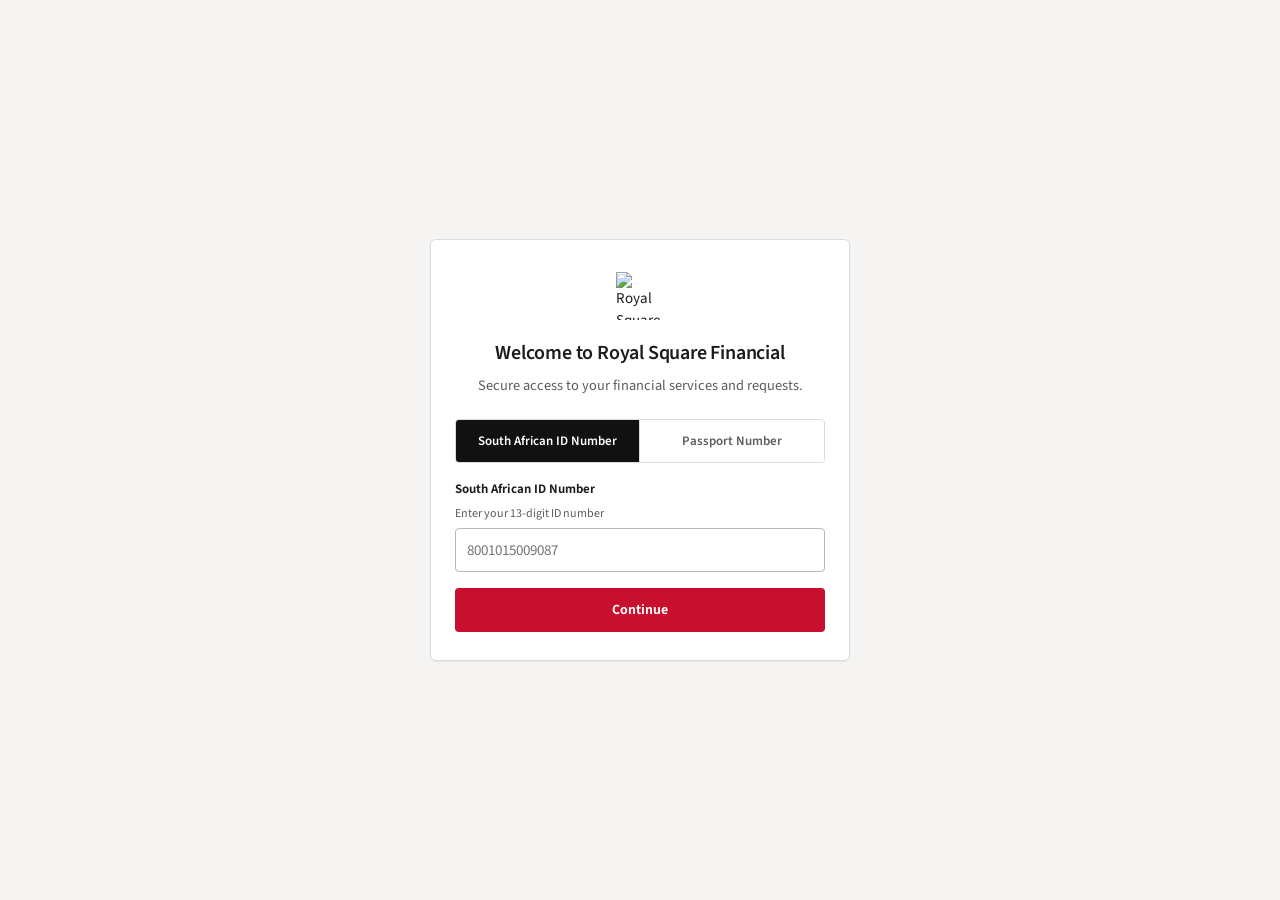
==== index.html @ 9719f58b "Add files via upload" ====
<!DOCTYPE html>
<html lang="en">
<head>
  <meta charset="UTF-8">
  <meta name="viewport" content="width=device-width, initial-scale=1.0">
  <title>Royal Square Financial</title>
  <meta name="description" content="Royal Square Financial — secure access to financial services, requests and claims.">
  <link rel="stylesheet" href="styles.css">
</head>
<body>
  <a href="#main-content" class="skip-link">Skip to main content</a>
  <div id="sr-announcer" class="sr-only" aria-live="polite" aria-atomic="true"></div>

  <!-- LOGIN -->
  <section id="view-login" class="login-screen" aria-labelledby="loginHeading">
    <div class="login-card">
      <img src="assets/logo.svg" alt="Royal Square Financial" class="login-logo">
      <h1 id="loginHeading" class="login-title">Welcome to Royal Square Financial</h1>
      <p class="login-sub">Secure access to your financial services and requests.</p>

      <div class="segmented" role="tablist" aria-label="Identification method">
        <button type="button" id="idMethodSa" role="tab" aria-pressed="true">South African ID Number</button>
        <button type="button" id="idMethodPassport" role="tab" aria-pressed="false">Passport Number</button>
      </div>

      <form id="loginForm" novalidate>
        <div id="saIdGroup" class="form-group">
          <label for="loginSaId" class="form-label">South African ID Number</label>
          <span class="form-hint">Enter your 13-digit ID number</span>
          <input type="text" id="loginSaId" class="form-control" inputmode="numeric" maxlength="13" placeholder="8001015009087" autocomplete="off" aria-describedby="saIdError">
          <p id="saIdError" class="field-error" role="alert">Please enter a valid 13-digit South African ID number. Use numbers only.</p>
        </div>

        <div id="passportGroup" class="form-group" hidden>
          <label for="loginPassport" class="form-label">Passport Number</label>
          <span class="form-hint">Enter your passport number</span>
          <input type="text" id="loginPassport" class="form-control" maxlength="6" placeholder="AB1234" autocomplete="off" aria-describedby="passportError">
          <p id="passportError" class="field-error" role="alert">Use 2 letters followed by 4 numbers, for example AB1234.</p>
        </div>

        <button type="submit" id="btnContinueLogin" class="btn btn-primary btn-block">Continue</button>
      </form>
    </div>
  </section>

  <!-- AUTHENTICATED APP -->
  <div id="app-shell" class="app-shell" hidden>
    <header class="site-header header-relative">
      <div class="header-container">
        <a href="#" id="brandLogoLink" class="brand-wrapper" aria-label="Royal Square Financial home">
          <img src="assets/logo.svg" alt="" class="brand-logo">
          <div>
            <div class="brand-title">Royal Square Financial</div>
            <p class="brand-subtitle">Client services</p>
          </div>
        </a>
        <div class="header-tools">
          <div id="networkBadge" class="network-badge online" role="status">
            <span id="networkIcon" aria-hidden="true">●</span>
            <span id="networkStatusText">Online</span>
          </div>
          <button type="button" id="btnVoiceMenu" class="icon-btn" aria-expanded="false" aria-controls="voicePanel">
            🔊 Voice
          </button>
          <button type="button" id="btnUserAuth" class="icon-btn">
            <span id="userAuthLabel">Account</span>
          </button>
        </div>
      </div>

      <div id="voicePanel" class="voice-panel" hidden>
        <h3>Voice</h3>
        <button type="button" class="voice-option selected" data-voice="1">
          Voice 1
          <small>Natural female voice</small>
        </button>
        <button type="button" class="voice-option" data-voice="2">
          Voice 2
          <small>Natural male voice</small>
        </button>
        <button type="button" class="voice-option" data-voice="3">
          Voice 3
          <small>Alternative female voice</small>
        </button>
        <button type="button" class="voice-option" data-voice="4">
          Voice 4
          <small>Alternative male voice</small>
        </button>
        <button type="button" id="btnReadAloud" class="btn btn-secondary btn-block btn-sm" style="margin-top: 0.65rem;">
          🔊 Read Aloud
        </button>
      </div>

      <nav class="site-nav" aria-label="Primary">
        <div class="nav-inner">
          <button type="button" class="nav-link" data-nav="home" aria-current="page">Home</button>
          <button type="button" class="nav-link" data-nav="requests">My Requests</button>
          <button type="button" class="nav-link" data-nav="goals">Goals</button>
          <button type="button" class="nav-link" data-nav="messages">Messages</button>
          <button type="button" class="nav-link" data-nav="settings">Settings</button>
        </div>
      </nav>
    </header>

    <div id="notificationsRegion" aria-live="assertive" role="region" aria-label="Alerts">
      <div id="offlineNotice" class="notice-banner offline" style="display: none;">
        <div class="notice-content">
          <div>
            <div class="notice-title">🟠 You're offline</div>
            <div class="notice-body">You can still start a request. It will be saved on this device until you are back online.</div>
          </div>
        </div>
      </div>
      <div id="onlineSyncNotice" class="notice-banner online-sync" style="display: none;">
        <div class="notice-content">
          <div>
            <div class="notice-title">🟢 Connection restored</div>
            <div class="notice-body"><span id="pendingCount">1</span> request is ready to submit.</div>
          </div>
        </div>
        <button id="btnSyncNow" class="btn btn-success btn-sm" type="button">Sync Request</button>
      </div>
    </div>

    <main id="main-content" class="main-wrapper" tabindex="-1">

      <section id="view-home" class="app-view">
        <div class="home-block">
          <h1 class="page-title">What needs my attention?</h1>
          <p class="page-lead">We will tell you plainly if something needs a response. You do not need to know which form to use.</p>
          <div class="attention-list">
            <article class="attention-card action">
              <div>
                <div class="card-kicker">Action required</div>
                <p class="card-copy">Upload missing police documentation for Claim #RS-1042.</p>
              </div>
              <button type="button" id="btnContinueClaim1042" class="btn btn-primary btn-sm">Continue</button>
            </article>
            <article class="attention-card upcoming">
              <div>
                <div class="card-kicker">Upcoming</div>
                <p class="card-copy">Your annual financial review is due.</p>
              </div>
              <button type="button" id="btnScheduleReview" class="btn btn-secondary btn-sm">Schedule Review</button>
            </article>
            <article class="attention-card ok">
              <div>
                <div class="card-kicker">No action required</div>
                <p class="card-copy">Your investment update has been received.</p>
              </div>
            </article>
          </div>
        </div>

        <div class="home-block">
          <h2 class="page-title">What would you like to report or do?</h2>
          <p class="page-lead">Tell us what happened and we'll guide you through the next steps.</p>
          <div class="request-grid">
            <button type="button" class="request-card" data-request="accident">
              <span class="request-mark" aria-hidden="true">🚗</span>
              <span>
                <h3>I had an accident</h3>
                <p>Report a vehicle accident and start a claim.</p>
              </span>
            </button>
            <button type="button" class="request-card" data-request="document">
              <span class="request-mark" aria-hidden="true">📄</span>
              <span>
                <h3>I need a document</h3>
                <p>Statements, policy documents or certificates.</p>
              </span>
            </button>
            <button type="button" class="request-card" data-request="renewal">
              <span class="request-mark" aria-hidden="true">🔄</span>
              <span>
                <h3>I need to renew something</h3>
                <p>Insurance, policy or document renewals.</p>
              </span>
            </button>
            <button type="button" class="request-card" data-request="details">
              <span class="request-mark" aria-hidden="true">🏠</span>
              <span>
                <h3>I need to update my details</h3>
                <p>Personal or contact information changes.</p>
              </span>
            </button>
            <button type="button" class="request-card" data-request="beneficiary">
              <span class="request-mark" aria-hidden="true">💔</span>
              <span>
                <h3>I need help with a death/beneficiary claim</h3>
                <p>We will guide you through the relevant process.</p>
              </span>
            </button>
            <button type="button" class="request-card" data-request="plan">
              <span class="request-mark" aria-hidden="true">💰</span>
              <span>
                <h3>I need help with my financial plan</h3>
                <p>Reviews, goals and planning requests.</p>
              </span>
            </button>
            <button type="button" class="request-card" data-request="other">
              <span class="request-mark" aria-hidden="true">❓</span>
              <span>
                <h3>Something else</h3>
                <p>Describe what you need in your own words.</p>
              </span>
            </button>
          </div>
        </div>
      </section>

      <section id="view-requests" class="app-view" hidden>
        <h1 class="page-title">My Requests</h1>
        <p class="page-lead">Track accident reports and other requests you have started.</p>
        <div id="claimsList" class="claim-card-list"></div>
      </section>

      <section id="view-goals" class="app-view" hidden>
        <h1 class="page-title">Goals</h1>
        <p class="page-lead">Your adviser can help you review these when you ask for a financial-plan conversation.</p>
        <div class="panel" style="margin-top: 0.85rem;">
          <h2 class="section-title">Retirement savings</h2>
          <p class="section-subtitle">On track for your 2026 review. No action needed this week.</p>
        </div>
        <div class="panel" style="margin-top: 0.65rem;">
          <h2 class="section-title">Emergency fund</h2>
          <p class="section-subtitle">You asked to revisit this after your next salary date.</p>
        </div>
      </section>

      <section id="view-messages" class="app-view" hidden>
        <h1 class="page-title">Messages</h1>
        <p class="page-lead">Short updates from Royal Square. We will also SMS or WhatsApp you if you miss something important.</p>
        <article class="claim-card" style="margin-top: 0.85rem;">
          <div>
            <div class="claim-ref-number">Claim #RS-1042</div>
            <p class="section-subtitle">Please upload the police document so assessment can continue.</p>
          </div>
        </article>
        <article class="claim-card">
          <div>
            <div class="claim-ref-number">Investment update</div>
            <p class="section-subtitle">Your latest statement has been received. No action required.</p>
          </div>
        </article>
      </section>

      <section id="view-settings" class="app-view" hidden>
        <h1 class="sr-only">Settings</h1>
        <div class="settings-layout">
          <section class="settings-section" aria-labelledby="setAccount">
            <h3 id="setAccount">Account</h3>
            <div class="review-row">
              <div class="review-key">Identification method</div>
              <div class="review-val" id="settingsIdMethod">South African ID Number</div>
            </div>
            <div class="review-row">
              <div class="review-key">Contact information</div>
              <div class="review-val" id="settingsContact">082 555 0192 · nokuthula@example.co.za</div>
            </div>
            <div style="margin-top: 0.75rem;">
              <button type="button" id="btnSignOut" class="btn btn-secondary">Sign out</button>
            </div>
          </section>

          <section class="settings-section" aria-labelledby="setA11y">
            <h3 id="setA11y">Accessibility</h3>
            <div class="toggle-switch-row">
              <span class="switch-label">Read Aloud on important instructions</span>
              <label class="switch">
                <input type="checkbox" id="toggleReadAloudPref">
                <span class="slider"></span>
              </label>
            </div>
            <div class="form-group" style="margin-top: 0.7rem;">
              <label for="settingsVoiceSelect" class="form-label">Voice selection</label>
              <select id="settingsVoiceSelect" class="settings-select">
                <option value="1">Voice 1 — Natural female voice</option>
                <option value="2">Voice 2 — Natural male voice</option>
                <option value="3">Voice 3 — Alternative female voice</option>
                <option value="4">Voice 4 — Alternative male voice</option>
              </select>
            </div>
            <p class="form-label">Text size</p>
            <div class="choice-group">
              <button type="button" class="btn-choice text-size-btn" data-size="normal">Normal</button>
              <button type="button" class="btn-choice text-size-btn" data-size="large">Large</button>
              <button type="button" class="btn-choice text-size-btn" data-size="xlarge">Extra large</button>
            </div>
            <div class="toggle-switch-row">
              <span class="switch-label">High contrast mode</span>
              <label class="switch">
                <input type="checkbox" id="toggleContrastInput">
                <span class="slider"></span>
              </label>
            </div>
          </section>

          <section class="settings-section" aria-labelledby="setLang">
            <h3 id="setLang">Language</h3>
            <label for="langSelect" class="form-label">Preferred language</label>
            <select id="langSelect" class="lang-select">
              <option value="en">English</option>
              <option value="xh">isiXhosa</option>
              <option value="zu">isiZulu</option>
              <option value="af">Afrikaans</option>
              <option value="st">Sesotho</option>
              <option value="tn">Setswana</option>
            </select>
          </section>

          <section class="settings-section" aria-labelledby="setNotes">
            <h3 id="setNotes">Notifications</h3>
            <div class="toggle-switch-row">
              <span class="switch-label">SMS notifications</span>
              <label class="switch"><input type="checkbox" id="toggleSms" checked><span class="slider"></span></label>
            </div>
            <div class="toggle-switch-row">
              <span class="switch-label">WhatsApp notifications</span>
              <label class="switch"><input type="checkbox" id="toggleWhatsApp"><span class="slider"></span></label>
            </div>
            <div class="toggle-switch-row">
              <span class="switch-label">Email notifications</span>
              <label class="switch"><input type="checkbox" id="toggleEmail" checked><span class="slider"></span></label>
            </div>
          </section>

          <section class="settings-section" aria-labelledby="setPrivacy">
            <h3 id="setPrivacy">Privacy &amp; Security</h3>
            <p class="section-subtitle">We use your information only to process the request you start. You can withdraw consent at any time by signing out or contacting us.</p>
            <div class="toggle-switch-row">
              <span class="switch-label">Consent to process request documents</span>
              <label class="switch"><input type="checkbox" id="toggleConsent" checked><span class="slider"></span></label>
            </div>
            <p class="section-subtitle" style="margin-top: 0.65rem;">Security: this prototype stores information on this device until it is submitted.</p>
            <div class="toggle-switch-row">
              <span class="switch-label">Work offline (demo)</span>
              <label class="switch"><input type="checkbox" id="toggleOfflineSim"><span class="slider"></span></label>
            </div>
          </section>
        </div>
      </section>

      <section id="view-generic" class="app-view" hidden>
        <h1 id="genericTitle" class="page-title">Start a request</h1>
        <p id="genericLead" class="page-lead">Tell us what you need. We will route this to the right team.</p>
        <form id="genericForm" class="panel" style="margin-top: 0.9rem;" novalidate>
          <div class="form-group">
            <label for="genericDetail" class="form-label">What do you need?</label>
            <textarea id="genericDetail" class="form-control" rows="4" required></textarea>
          </div>
          <div class="form-nav-row">
            <button type="button" id="btnGenericCancel" class="btn btn-secondary">Back to home</button>
            <button type="submit" class="btn btn-primary">Submit request</button>
          </div>
        </form>
      </section>

      <section id="view-report" class="app-view" hidden aria-labelledby="reportFlowHeading">
        <h1 id="reportFlowHeading" class="sr-only">Accident reporting</h1>

        <nav class="progress-container" aria-label="Claim progress">
          <ol class="progress-steps">
            <li id="pStep1" class="progress-step-item active" aria-current="step">
              <div class="step-circle">1</div>
              <span class="step-label">What happened</span>
            </li>
            <li id="pStep2" class="progress-step-item">
              <div class="step-circle">2</div>
              <span class="step-label">Documents</span>
            </li>
            <li id="pStep3" class="progress-step-item">
              <div class="step-circle">3</div>
              <span class="step-label">Review</span>
            </li>
            <li id="pStep4" class="progress-step-item">
              <div class="step-circle">4</div>
              <span class="step-label">Status</span>
            </li>
          </ol>
        </nav>

        <aside class="guidance-card">
          <div class="guidance-header">
            <strong style="font-size: 0.8125rem;">This step</strong>
            <button id="btnReadGuidance" class="btn btn-secondary btn-sm" type="button">🔊 Read Aloud</button>
          </div>
          <div class="guidance-q" data-i18n="whatNext">What do I need to do next?</div>
          <div id="guideNext" class="guidance-a">Answer the questions below, then continue.</div>
        </aside>

        <section id="step-1" class="panel" aria-labelledby="step1Title">
          <h2 id="step1Title" class="section-title">Step 1 — Tell us what happened</h2>
          <form id="formStep1" novalidate>
            <div class="form-row two">
              <div class="form-group">
                <label for="inputDate" class="form-label">Date</label>
                <input type="date" id="inputDate" class="form-control" required>
              </div>
              <div class="form-group">
                <label for="inputTime" class="form-label">Approximate time</label>
                <input type="time" id="inputTime" class="form-control">
              </div>
            </div>
            <div class="form-group">
              <label for="inputLocation" class="form-label">Location</label>
              <input type="text" id="inputLocation" class="form-control" placeholder="Street, suburb or landmark">
            </div>
            <div class="form-group">
              <label for="inputVehicleReg" class="form-label">Vehicle registration</label>
              <input type="text" id="inputVehicleReg" class="form-control" placeholder="e.g. CA 145-987">
            </div>
            <div class="form-group">
              <label for="inputDescription" class="form-label">Short description</label>
              <textarea id="inputDescription" class="form-control" rows="3" placeholder="In your own words, what happened?"></textarea>
            </div>
            <div class="form-nav-row">
              <button type="button" id="btnStep1Cancel" class="btn btn-secondary">Back to home</button>
              <button type="submit" class="btn btn-primary">Continue</button>
            </div>
          </form>
        </section>

        <section id="step-2" class="panel" hidden aria-labelledby="step2Title">
          <h2 id="step2Title" class="section-title">Step 2 — Provide supporting documents</h2>
          <p class="section-subtitle" style="margin-bottom: 0.9rem;">Upload what you have now. You can add more later.</p>

          <div class="doc-upload-card" id="cardDocPolice">
            <div class="doc-card-header">
              <div>
                <h3 class="doc-card-title">Police documentation</h3>
                <p class="doc-card-desc">Case document or SAPS report.</p>
              </div>
              <span class="status-pill action-needed" id="badgePolice">Still needed</span>
            </div>
            <div class="doc-actions-row">
              <input type="file" id="filePolice" accept="image/*,application/pdf" class="file-input-hidden">
              <button type="button" class="btn btn-primary btn-sm" id="btnUploadPolice">Upload</button>
              <button type="button" id="btnSamplePolice" class="btn btn-secondary btn-sm">Use sample</button>
            </div>
            <div id="previewPolice" class="doc-preview-box" hidden>
              <div class="doc-thumb" style="background:#f3f3f3;display:grid;place-items:center;">PDF</div>
              <div class="doc-meta">
                <div class="doc-name" id="fileNamePolice">police_report.pdf</div>
                <div class="doc-status-badge">Saved on this device</div>
              </div>
              <button type="button" id="btnRemovePolice" class="btn btn-secondary btn-sm">Remove</button>
            </div>
          </div>

          <div class="doc-upload-card" id="cardDocDamage">
            <div class="doc-card-header">
              <div>
                <h3 class="doc-card-title">Photos</h3>
                <p class="doc-card-desc">Damage, scene or vehicle photos.</p>
              </div>
              <span class="status-pill action-needed" id="badgeDamage">Still needed</span>
            </div>
            <div class="doc-actions-row">
              <input type="file" id="fileDamage" accept="image/*" class="file-input-hidden">
              <button type="button" class="btn btn-primary btn-sm" id="btnUploadDamage">Upload</button>
              <button type="button" id="btnSampleDamage" class="btn btn-secondary btn-sm">Use sample</button>
            </div>
            <div id="scanBoxDamage" class="scan-progress-box" hidden>
              <div class="scan-status-text" id="scanTextDamage">Uploading…</div>
              <div class="progress-bar-track"><div class="progress-bar-fill" id="scanFillDamage"></div></div>
            </div>
            <div id="previewDamage" class="doc-preview-box" hidden>
              <img id="imgPreviewDamage" src="assets/damage_sample.jpg" alt="Vehicle damage" class="doc-thumb">
              <div class="doc-meta">
                <div class="doc-name" id="fileNameDamage">vehicle_damage.jpg</div>
                <div class="doc-status-badge">Saved on this device</div>
              </div>
              <button type="button" id="btnRemoveDamage" class="btn btn-secondary btn-sm">Remove</button>
            </div>
          </div>

          <div class="doc-upload-card" id="cardDocLicense">
            <div class="doc-card-header">
              <div>
                <h3 class="doc-card-title">Vehicle documents</h3>
                <p class="doc-card-desc">Licence disc, registration or licence card.</p>
              </div>
              <span class="status-pill review" id="badgeLicense">Optional</span>
            </div>
            <div class="doc-actions-row">
              <input type="file" id="fileLicense" accept="image/*" class="file-input-hidden">
              <button type="button" class="btn btn-secondary btn-sm" id="btnUploadLicense">Upload</button>
              <button type="button" id="btnSampleLicense" class="btn btn-secondary btn-sm">Use sample</button>
            </div>
            <div id="scanBoxLicense" class="scan-progress-box" hidden>
              <div class="scan-status-text" id="scanTextLicense">Uploading…</div>
              <div class="progress-bar-track"><div class="progress-bar-fill" id="scanFillLicense"></div></div>
            </div>
            <div id="previewLicense" class="doc-preview-box" hidden>
              <div class="doc-thumb" style="background:#f3f3f3;display:grid;place-items:center;">DOC</div>
              <div class="doc-meta">
                <div class="doc-name" id="fileNameLicense">vehicle_licence.jpg</div>
                <div class="doc-status-badge">Saved on this device</div>
              </div>
              <button type="button" id="btnRemoveLicense" class="btn btn-secondary btn-sm">Remove</button>
            </div>
          </div>

          <div class="doc-upload-card" id="cardDocOther">
            <div class="doc-card-header">
              <div>
                <h3 class="doc-card-title">Other supporting evidence</h3>
                <p class="doc-card-desc">Anything else that helps explain what happened.</p>
              </div>
            </div>
            <div class="doc-actions-row">
              <input type="file" id="fileOther" accept="image/*,application/pdf" class="file-input-hidden">
              <button type="button" class="btn btn-secondary btn-sm" id="btnUploadOther">Upload</button>
            </div>
            <div id="previewOther" class="doc-preview-box" hidden>
              <div class="doc-meta">
                <div class="doc-name" id="fileNameOther">supporting_file</div>
                <div class="doc-status-badge">Saved on this device</div>
              </div>
              <button type="button" id="btnRemoveOther" class="btn btn-secondary btn-sm">Remove</button>
            </div>
          </div>

          <div class="form-nav-row">
            <button type="button" id="btnStep2Back" class="btn btn-secondary">Back</button>
            <button type="button" id="btnStep2Next" class="btn btn-primary">Continue</button>
          </div>
        </section>

        <section id="step-3" class="panel" hidden aria-labelledby="step3Title">
          <h2 id="step3Title" class="section-title">Step 3 — Review information</h2>
          <p class="section-subtitle" style="margin-bottom: 0.85rem;">Correct anything that does not look right before you submit.</p>

          <div class="review-card">
            <div class="detected-flag">✓ Information detected</div>
            <div class="review-row">
              <div class="review-key">SAPS Case Number</div>
              <div class="review-val"><input type="text" id="revCaseNumber" class="form-control" value="482/09/2026"></div>
            </div>
            <div class="review-row">
              <div class="review-key">Police Station</div>
              <div class="review-val"><input type="text" id="revStation" class="form-control" value="Cape Town Central"></div>
            </div>
            <div class="review-row">
              <div class="review-key">Investigating Officer</div>
              <div class="review-val"><input type="text" id="revOfficer" class="form-control" value="Sgt. Dlamini"></div>
            </div>
          </div>

          <div class="review-card">
            <div class="review-card-header">
              <h3 class="review-card-title">Accident details</h3>
              <button type="button" id="btnEditStep1" class="btn btn-secondary btn-sm">Edit</button>
            </div>
            <div class="review-row"><div class="review-key">Date</div><div class="review-val" id="revDate">-</div></div>
            <div class="review-row"><div class="review-key">Time</div><div class="review-val" id="revTime">-</div></div>
            <div class="review-row"><div class="review-key">Location</div><div class="review-val" id="revLocation">-</div></div>
            <div class="review-row"><div class="review-key">Vehicle registration</div><div class="review-val" id="revVehicle">-</div></div>
            <div class="review-row"><div class="review-key">Description</div><div class="review-val" id="revDescription">-</div></div>
          </div>

          <div class="review-card">
            <div class="review-card-header">
              <h3 class="review-card-title">Documents</h3>
              <button type="button" id="btnEditStep2" class="btn btn-secondary btn-sm">Edit</button>
            </div>
            <div class="review-row"><div class="review-key">Police documentation</div><div class="review-val" id="revDocPolice">Not uploaded</div></div>
            <div class="review-row"><div class="review-key">Photos</div><div class="review-val" id="revDocDamage">Not uploaded</div></div>
            <div class="review-row"><div class="review-key">Vehicle documents</div><div class="review-val" id="revDocLicense">None provided</div></div>
            <div class="review-row"><div class="review-key">Other evidence</div><div class="review-val" id="revDocOther">None provided</div></div>
          </div>

          <div class="form-nav-row">
            <button type="button" id="btnStep3Back" class="btn btn-secondary">Back</button>
            <button type="button" id="btnSubmitClaim" class="btn btn-primary">Submit request</button>
          </div>
        </section>

        <section id="step-4" class="panel confirmation-card" hidden aria-labelledby="step4Title">
          <h2 id="step4Title" class="section-title">Claim status</h2>
          <div class="ref-code-box">
            <div class="form-hint">Claim number</div>
            <div id="confirmedRefCode" class="ref-code">RS-1042</div>
            <div id="confirmedOfflineBadge" class="status-pill waiting-sync" hidden>Saved on this device</div>
          </div>
          <div class="status-track" aria-label="Claim progress">
            <span id="stSubmitted" class="current">Submitted</span>
            <span id="stAssessment">Assessment</span>
            <span id="stAuth">Awaiting Authorisation</span>
            <span id="stDone">Completed</span>
          </div>
          <h3 class="section-title">What happens next?</h3>
          <div class="timeline-list">
            <div class="timeline-item">
              <div class="timeline-step-num">1</div>
              <div>
                <strong>We have your report</strong>
                <p class="section-subtitle">Your information is stored securely. If you were offline, it stays on this device until we can submit it.</p>
              </div>
            </div>
            <div class="timeline-item">
              <div class="timeline-step-num">2</div>
              <div>
                <strong>Assessment</strong>
                <p class="section-subtitle">A claims administrator checks the documents. You will hear from us if anything is missing.</p>
              </div>
            </div>
            <div class="timeline-item">
              <div class="timeline-step-num">3</div>
              <div>
                <strong>Authorisation if needed</strong>
                <p class="section-subtitle">An adviser steps in only when a human decision is required.</p>
              </div>
            </div>
          </div>
          <div class="form-nav-row">
            <button type="button" id="btnFinishReturnHome" class="btn btn-secondary">Return to home</button>
            <button type="button" id="btnPrintSummary" class="btn btn-primary">Save or print summary</button>
          </div>
        </section>
      </section>
    </main>

    <footer class="site-footer">
      <div class="footer-inner">
        <div>
          <p class="footer-brand">Royal Square Financial</p>
          <p>Tell us what happened. We will guide the next step.</p>
        </div>
        <div>
          <p>Roadside assistance: <button type="button" id="btnEmergencyCallFooter" class="emergency-btn-trigger">0800 00 1234</button></p>
        </div>
      </div>
    </footer>
  </div>

  <div id="callConfirmModal" class="modal-backdrop" role="dialog" aria-modal="true" aria-labelledby="callModalTitle">
    <div class="modal-card">
      <div class="modal-header">
        <h2 id="callModalTitle" class="modal-title">Call roadside assistance?</h2>
        <button type="button" class="modal-close-btn" id="btnCloseCallConfirm" aria-label="Close">✕</button>
      </div>
      <p class="modal-body">This will open a call to 0800 00 1234. Use this if you need a tow or you are not safe to stay with the vehicle.</p>
      <div style="display:flex;gap:0.5rem;justify-content:flex-end;flex-wrap:wrap;">
        <button type="button" id="btnCancelCall" class="btn btn-secondary">Cancel</button>
        <a href="tel:0800001234" id="btnProceedCall" class="btn btn-primary">Call 0800 00 1234</a>
      </div>
    </div>
  </div>

  <div id="errorModal" class="modal-backdrop" role="dialog" aria-modal="true" aria-labelledby="modalErrorTitle">
    <div class="modal-card">
      <h2 id="modalErrorTitle" class="modal-title">Something went wrong</h2>
      <p id="modalErrorDesc" class="modal-body">Your information has been saved on this device. Please try again, or call us if you need help now.</p>
      <button type="button" id="btnCloseModal" class="btn btn-primary">Close</button>
    </div>
  </div>

  <script src="i18n.js"></script>
  <script src="app.js"></script>
</body>
</html>
---- styles.css ----
/* Royal Square Financial — client prototype */
@import url('https://fonts.googleapis.com/css2?family=Source+Sans+3:ital,wght@0,400;0,500;0,600;0,700;1,400&display=swap');

:root {
  --font-base: 16px;
  font-size: var(--font-base);

  --font-family: 'Source Sans 3', 'Segoe UI', system-ui, -apple-system, sans-serif;
  --line-height-body: 1.5;
  --line-height-heading: 1.25;

  --red: #c8102e;
  --red-hover: #a50d25;
  --red-soft: #f8ecee;
  --black: #111111;
  --ink: #1c1c1c;
  --muted: #5c5c5c;
  --line: #dcdcdc;
  --paper: #f6f4f2;
  --white: #ffffff;

  --bg-app: var(--paper);
  --bg-card: var(--white);
  --bg-card-subtle: #faf9f8;
  --text-primary: var(--ink);
  --text-secondary: var(--muted);
  --text-muted: #6b6b6b;
  --border-color: var(--line);
  --border-bold: #b7b7b7;
  --border-radius-sm: 4px;
  --border-radius-md: 6px;
  --border-radius-lg: 8px;

  --primary: var(--red);
  --primary-hover: var(--red-hover);
  --primary-text: #ffffff;
  --secondary: var(--black);
  --secondary-hover: #2a2a2a;
  --secondary-text: #ffffff;

  --success: #1f7a4d;
  --success-bg: #eef7f2;
  --success-border: #1f7a4d;
  --warning: #9a6700;
  --warning-bg: #f8f1e3;
  --warning-border: #c9a227;
  --danger: var(--red);
  --danger-bg: var(--red-soft);
  --danger-border: var(--red);
  --info-bg: #f3f3f3;
  --info-border: #cfcfcf;

  --focus-ring: var(--red);
  --focus-offset: 2px;
  --btn-min-height: 44px;
  --input-min-height: 44px;
  --shadow: 0 1px 2px rgba(17, 17, 17, 0.06);
  --header-h: 60px;
}

:root[data-text-size="large"] {
  --font-base: 18px;
  --btn-min-height: 48px;
  --input-min-height: 48px;
}

:root[data-text-size="xlarge"] {
  --font-base: 20px;
  --btn-min-height: 52px;
  --input-min-height: 52px;
}

:root[data-contrast="high"] {
  --bg-app: #000000;
  --bg-card: #0d0d0d;
  --bg-card-subtle: #161616;
  --text-primary: #ffffff;
  --text-secondary: #f3f3f3;
  --text-muted: #e5e5e5;
  --border-color: #ffffff;
  --border-bold: #ffff00;
  --primary: #ffff00;
  --primary-hover: #fff36b;
  --primary-text: #000000;
  --secondary: #ffffff;
  --secondary-hover: #f3f3f3;
  --secondary-text: #000000;
  --success: #4ade80;
  --success-bg: #002910;
  --success-border: #4ade80;
  --warning: #facc15;
  --warning-bg: #291e00;
  --warning-border: #fef08a;
  --danger: #ff6b6b;
  --danger-bg: #2c0000;
  --danger-border: #ff6b6b;
  --info-bg: #111111;
  --info-border: #ffffff;
  --focus-ring: #ffff00;
}

*, *::before, *::after {
  box-sizing: border-box;
  margin: 0;
  padding: 0;
}

body {
  font-family: var(--font-family);
  font-size: 0.9375rem;
  line-height: var(--line-height-body);
  color: var(--text-primary);
  background: var(--bg-app);
  min-height: 100vh;
  -webkit-font-smoothing: antialiased;
}

img { max-width: 100%; display: block; }
button, input, select, textarea { font-family: inherit; }

.skip-link {
  position: absolute;
  top: -100px;
  left: 1rem;
  background: var(--primary);
  color: var(--primary-text);
  padding: 0.6rem 0.9rem;
  font-weight: 600;
  z-index: 9999;
  border-radius: var(--border-radius-sm);
  text-decoration: none;
}
.skip-link:focus { top: 0.5rem; }

.sr-only {
  position: absolute;
  width: 1px;
  height: 1px;
  padding: 0;
  margin: -1px;
  overflow: hidden;
  clip: rect(0, 0, 0, 0);
  white-space: nowrap;
  border: 0;
}

:focus-visible {
  outline: 2px solid var(--focus-ring);
  outline-offset: var(--focus-offset);
}

.app-shell { min-height: 100vh; display: flex; flex-direction: column; }
.app-shell[hidden],
.app-view[hidden] { display: none !important; }

/* Login */
.login-screen {
  min-height: 100vh;
  display: flex;
  align-items: center;
  justify-content: center;
  padding: 1.25rem;
  background: var(--paper);
}
.login-card {
  width: 100%;
  max-width: 420px;
  background: var(--white);
  border: 1px solid var(--line);
  border-radius: var(--border-radius-md);
  box-shadow: var(--shadow);
  padding: 2rem 1.5rem 1.75rem;
}
.login-logo {
  width: 48px;
  height: 48px;
  margin: 0 auto 1.15rem;
}
.login-title {
  font-size: 1.25rem;
  font-weight: 600;
  text-align: center;
  letter-spacing: -0.01em;
}
.login-sub {
  margin: 0.4rem 0 1.4rem;
  text-align: center;
  color: var(--text-secondary);
  font-size: 0.9rem;
}
.segmented {
  display: grid;
  grid-template-columns: 1fr 1fr;
  gap: 0;
  border: 1px solid var(--line);
  border-radius: var(--border-radius-sm);
  overflow: hidden;
  margin-bottom: 1.1rem;
}
.segmented button {
  background: var(--white);
  border: 0;
  border-right: 1px solid var(--line);
  min-height: 42px;
  font-size: 0.8125rem;
  font-weight: 600;
  color: var(--text-secondary);
  cursor: pointer;
}
.segmented button:last-child { border-right: 0; }
.segmented button[aria-pressed="true"] {
  background: var(--black);
  color: #fff;
}
.field-error {
  color: var(--red);
  font-size: 0.8125rem;
  margin-top: 0.4rem;
  display: none;
}
.field-error.visible { display: block; }
.form-control.invalid { border-color: var(--red); }

/* Header */
.site-header {
  background: var(--white);
  border-bottom: 1px solid var(--line);
  position: sticky;
  top: 0;
  z-index: 40;
}
.header-container {
  max-width: 1080px;
  margin: 0 auto;
  padding: 0.55rem 1rem;
  display: flex;
  align-items: center;
  justify-content: space-between;
  gap: 0.75rem;
}
.brand-wrapper {
  display: flex;
  align-items: center;
  gap: 0.6rem;
  text-decoration: none;
  color: inherit;
  min-width: 0;
}
.brand-logo {
  width: 36px;
  height: 36px;
  flex-shrink: 0;
}
.brand-title {
  font-size: 0.9375rem;
  font-weight: 700;
  line-height: 1.2;
}
.brand-subtitle {
  font-size: 0.75rem;
  color: var(--text-secondary);
  font-weight: 400;
}
.header-tools {
  display: flex;
  align-items: center;
  gap: 0.4rem;
}
.icon-btn {
  display: inline-flex;
  align-items: center;
  gap: 0.35rem;
  min-height: 36px;
  padding: 0.3rem 0.65rem;
  background: var(--white);
  border: 1px solid var(--line);
  border-radius: var(--border-radius-sm);
  color: var(--text-primary);
  font-size: 0.8125rem;
  font-weight: 600;
  cursor: pointer;
}
.icon-btn[aria-pressed="true"],
.icon-btn.active {
  border-color: var(--black);
  background: #f3f3f3;
}
.network-badge {
  display: inline-flex;
  align-items: center;
  gap: 0.3rem;
  font-size: 0.75rem;
  font-weight: 600;
  padding: 0.25rem 0.5rem;
  border-radius: 999px;
}
.network-badge.online { background: var(--success-bg); color: var(--success); }
.network-badge.offline { background: var(--warning-bg); color: #7a4e00; }

.site-nav {
  border-top: 1px solid var(--line);
  background: var(--white);
}
.nav-inner {
  max-width: 1080px;
  margin: 0 auto;
  padding: 0 0.5rem;
  display: flex;
  gap: 0.15rem;
  overflow-x: auto;
}
.nav-link {
  appearance: none;
  background: none;
  border: 0;
  border-bottom: 2px solid transparent;
  color: var(--text-secondary);
  font-size: 0.8125rem;
  font-weight: 600;
  padding: 0.55rem 0.7rem 0.5rem;
  white-space: nowrap;
  cursor: pointer;
}
.nav-link[aria-current="page"] {
  color: var(--black);
  border-bottom-color: var(--red);
}

.voice-panel {
  position: absolute;
  right: 1rem;
  top: calc(100% + 6px);
  width: min(280px, calc(100vw - 2rem));
  background: var(--white);
  border: 1px solid var(--line);
  border-radius: var(--border-radius-md);
  box-shadow: 0 8px 24px rgba(17, 17, 17, 0.12);
  padding: 0.85rem;
  z-index: 50;
}
.voice-panel[hidden] { display: none !important; }
.voice-panel h3 {
  font-size: 0.8125rem;
  font-weight: 700;
  margin-bottom: 0.55rem;
}
.voice-option {
  display: flex;
  width: 100%;
  text-align: left;
  background: none;
  border: 1px solid transparent;
  border-radius: var(--border-radius-sm);
  padding: 0.4rem 0.45rem;
  font-size: 0.8125rem;
  cursor: pointer;
  color: var(--text-primary);
}
.voice-option small {
  display: block;
  color: var(--text-secondary);
  font-size: 0.75rem;
}
.voice-option.selected {
  border-color: var(--red);
  background: var(--red-soft);
}
.header-relative { position: relative; }

.notice-banner {
  max-width: 1080px;
  margin: 0.75rem auto 0;
  padding: 0.75rem 1rem;
  border: 1px solid var(--line);
  border-radius: var(--border-radius-md);
  display: flex;
  flex-wrap: wrap;
  align-items: center;
  justify-content: space-between;
  gap: 0.75rem;
  background: var(--white);
}
.notice-banner.offline { border-left: 3px solid #c98a00; }
.notice-banner.online-sync { border-left: 3px solid var(--success); }
.notice-title { font-weight: 700; font-size: 0.875rem; }
.notice-body { font-size: 0.8125rem; color: var(--text-secondary); }
.notice-content { display: flex; gap: 0.6rem; align-items: flex-start; }

.main-wrapper {
  max-width: 1080px;
  margin: 0 auto;
  padding: 1.15rem 1rem 2.5rem;
  width: 100%;
  flex: 1;
}

.page-title {
  font-size: 1.25rem;
  font-weight: 600;
  letter-spacing: -0.015em;
}
.page-lead {
  margin-top: 0.25rem;
  color: var(--text-secondary);
  font-size: 0.9rem;
  max-width: 42rem;
}
.section-title {
  font-size: 1rem;
  font-weight: 650;
  margin-bottom: 0.2rem;
}
.section-subtitle {
  font-size: 0.875rem;
  color: var(--text-secondary);
}

.attention-list,
.request-list,
.claim-card-list {
  display: flex;
  flex-direction: column;
  gap: 0.65rem;
  margin-top: 0.75rem;
}
.attention-card,
.request-card,
.claim-card,
.panel {
  background: var(--white);
  border: 1px solid var(--line);
  border-radius: var(--border-radius-md);
  box-shadow: var(--shadow);
}
.attention-card,
.request-card,
.claim-card {
  padding: 0.9rem 1rem;
  display: flex;
  gap: 0.85rem;
  align-items: flex-start;
  justify-content: space-between;
  flex-wrap: wrap;
}
.attention-card { border-left: 3px solid var(--line); }
.attention-card.action { border-left-color: var(--red); }
.attention-card.upcoming { border-left-color: #c9a227; }
.attention-card.ok { border-left-color: var(--success); }
.card-kicker {
  font-size: 0.7rem;
  font-weight: 700;
  letter-spacing: 0.04em;
  text-transform: uppercase;
  margin-bottom: 0.2rem;
}
.attention-card.action .card-kicker { color: var(--red); }
.attention-card.upcoming .card-kicker { color: #8a6a00; }
.attention-card.ok .card-kicker { color: var(--success); }
.card-copy { font-size: 0.875rem; color: var(--text-primary); max-width: 38rem; }

.request-card {
  width: 100%;
  text-align: left;
  cursor: pointer;
  align-items: center;
}
.request-card:hover { border-color: #b3b3b3; }
.request-mark {
  width: 32px;
  height: 32px;
  border-radius: var(--border-radius-sm);
  background: var(--red-soft);
  color: var(--red);
  display: grid;
  place-items: center;
  font-size: 0.95rem;
  flex-shrink: 0;
}
.request-card h3 {
  font-size: 0.9375rem;
  font-weight: 650;
}
.request-card p {
  font-size: 0.8125rem;
  color: var(--text-secondary);
}
.request-grid {
  display: grid;
  gap: 0.55rem;
  margin-top: 0.85rem;
}

.home-block { margin-bottom: 1.6rem; }

.status-pill {
  display: inline-flex;
  align-items: center;
  gap: 0.3rem;
  padding: 0.15rem 0.5rem;
  border-radius: 999px;
  font-size: 0.75rem;
  font-weight: 650;
  border: 1px solid var(--line);
}
.status-pill.approved { background: var(--success-bg); color: var(--success); border-color: #cfe6d8; }
.status-pill.review { background: var(--warning-bg); color: #7a4e00; }
.status-pill.action-needed { background: var(--red-soft); color: var(--red); }
.status-pill.waiting-sync { background: #fff4e8; color: #9a4b00; }

.claim-ref-number { font-size: 0.9375rem; font-weight: 700; }
.claim-meta-details {
  display: flex;
  flex-wrap: wrap;
  gap: 0.65rem;
  font-size: 0.8125rem;
  color: var(--text-secondary);
  margin-top: 0.25rem;
}

.btn {
  display: inline-flex;
  align-items: center;
  justify-content: center;
  gap: 0.4rem;
  min-height: var(--btn-min-height);
  padding: 0.45rem 0.95rem;
  font-size: 0.875rem;
  font-weight: 650;
  border-radius: var(--border-radius-sm);
  border: 1px solid transparent;
  cursor: pointer;
  text-decoration: none;
  line-height: 1.2;
}
.btn-primary { background: var(--red); color: #fff; }
.btn-primary:hover { background: var(--red-hover); }
.btn-secondary { background: #fff; color: var(--black); border-color: var(--line); }
.btn-secondary:hover { background: #f3f3f3; }
.btn-success { background: var(--success); color: #fff; }
.btn-danger { background: var(--black); color: #fff; }
.btn-block { width: 100%; }
.btn-sm { min-height: 36px; padding: 0.3rem 0.7rem; font-size: 0.8125rem; }

.panel { padding: 1.1rem 1.15rem; }
.form-group { margin-bottom: 1rem; }
.form-label {
  display: block;
  font-size: 0.8125rem;
  font-weight: 650;
  margin-bottom: 0.3rem;
}
.form-hint {
  display: block;
  font-size: 0.75rem;
  color: var(--text-secondary);
  margin-bottom: 0.35rem;
}
.form-control {
  width: 100%;
  min-height: var(--input-min-height);
  padding: 0.45rem 0.7rem;
  font-size: 0.9375rem;
  color: var(--text-primary);
  background: var(--white);
  border: 1px solid var(--border-bold);
  border-radius: var(--border-radius-sm);
}
textarea.form-control { min-height: 96px; resize: vertical; }
.form-row {
  display: grid;
  gap: 0.75rem;
}
@media (min-width: 640px) {
  .form-row.two { grid-template-columns: 1fr 1fr; }
}

.progress-container {
  background: var(--white);
  border: 1px solid var(--line);
  border-radius: var(--border-radius-md);
  padding: 0.85rem 0.9rem;
  margin-bottom: 0.85rem;
}
.progress-steps {
  display: flex;
  justify-content: space-between;
  gap: 0.4rem;
  list-style: none;
}
.progress-step-item {
  flex: 1;
  text-align: center;
  font-size: 0.7rem;
  color: var(--text-secondary);
  font-weight: 600;
}
.step-circle {
  width: 26px;
  height: 26px;
  margin: 0 auto 0.3rem;
  border-radius: 50%;
  border: 1px solid var(--border-bold);
  display: grid;
  place-items: center;
  font-size: 0.75rem;
  font-weight: 700;
}
.progress-step-item.active { color: var(--black); }
.progress-step-item.active .step-circle {
  background: var(--red);
  border-color: var(--red);
  color: #fff;
}
.progress-step-item.completed .step-circle {
  background: var(--black);
  border-color: var(--black);
  color: #fff;
}

.guidance-card {
  background: var(--white);
  border: 1px solid var(--line);
  border-radius: var(--border-radius-md);
  padding: 0.85rem 1rem;
  margin-bottom: 0.85rem;
}
.guidance-header {
  display: flex;
  justify-content: space-between;
  gap: 0.5rem;
  align-items: center;
  margin-bottom: 0.45rem;
}
.guidance-q { font-weight: 700; font-size: 0.75rem; }
.guidance-a { font-size: 0.8125rem; color: var(--text-secondary); }

.doc-upload-card {
  border: 1px dashed var(--border-bold);
  border-radius: var(--border-radius-md);
  padding: 0.9rem;
  margin-bottom: 0.75rem;
  background: var(--bg-card-subtle);
}
.doc-upload-card.has-file {
  border-style: solid;
  border-color: #cfe6d8;
  background: var(--success-bg);
}
.doc-card-header {
  display: flex;
  justify-content: space-between;
  gap: 0.5rem;
  margin-bottom: 0.5rem;
}
.doc-card-title { font-size: 0.9rem; font-weight: 650; }
.doc-card-desc { font-size: 0.8125rem; color: var(--text-secondary); }
.doc-actions-row { display: flex; flex-wrap: wrap; gap: 0.45rem; }
.file-input-hidden { display: none; }
.doc-preview-box {
  display: flex;
  align-items: center;
  gap: 0.7rem;
  margin-top: 0.7rem;
  padding: 0.55rem;
  background: var(--white);
  border: 1px solid var(--line);
  border-radius: var(--border-radius-sm);
}
.doc-thumb {
  width: 52px;
  height: 52px;
  object-fit: cover;
  border-radius: 3px;
  border: 1px solid var(--line);
}
.doc-name { font-size: 0.8125rem; font-weight: 650; }
.doc-status-badge { font-size: 0.75rem; color: var(--success); }
.scan-progress-box { margin-top: 0.65rem; }
.progress-bar-track {
  height: 6px;
  background: #ececec;
  border-radius: 99px;
  overflow: hidden;
  margin-top: 0.35rem;
}
.progress-bar-fill {
  height: 100%;
  width: 0;
  background: var(--red);
  transition: width 0.3s ease;
}
.scan-status-text { font-size: 0.8125rem; font-weight: 600; }

.review-card {
  background: var(--white);
  border: 1px solid var(--line);
  border-radius: var(--border-radius-md);
  padding: 0.9rem 1rem;
  margin-bottom: 0.75rem;
}
.review-card-header {
  display: flex;
  justify-content: space-between;
  align-items: center;
  margin-bottom: 0.55rem;
  gap: 0.5rem;
}
.review-card-title { font-size: 0.9rem; font-weight: 650; }
.review-row {
  display: grid;
  gap: 0.15rem;
  padding: 0.4rem 0;
  border-top: 1px solid #eee;
  font-size: 0.875rem;
}
@media (min-width: 600px) {
  .review-row { grid-template-columns: 180px 1fr; }
}
.review-key { color: var(--text-secondary); font-weight: 600; }
.detected-flag {
  display: inline-block;
  font-size: 0.75rem;
  font-weight: 650;
  color: var(--success);
  margin-bottom: 0.5rem;
}

.status-track {
  display: flex;
  flex-wrap: wrap;
  gap: 0.35rem;
  margin: 0.75rem 0 1rem;
}
.status-track span {
  font-size: 0.75rem;
  padding: 0.25rem 0.5rem;
  border: 1px solid var(--line);
  border-radius: 99px;
  color: var(--text-secondary);
}
.status-track span.done,
.status-track span.current {
  background: var(--black);
  color: #fff;
  border-color: var(--black);
}
.status-track span.current { background: var(--red); border-color: var(--red); }

.timeline-list { display: flex; flex-direction: column; gap: 0.55rem; margin-top: 0.75rem; }
.timeline-item {
  display: flex;
  gap: 0.65rem;
  padding: 0.65rem 0.75rem;
  border: 1px solid var(--line);
  border-radius: var(--border-radius-sm);
  background: var(--bg-card-subtle);
}
.timeline-step-num {
  width: 22px;
  height: 22px;
  border-radius: 50%;
  background: var(--black);
  color: #fff;
  display: grid;
  place-items: center;
  font-size: 0.75rem;
  font-weight: 700;
  flex-shrink: 0;
}
.ref-code-box {
  border: 1px solid var(--line);
  padding: 0.85rem;
  border-radius: var(--border-radius-sm);
  margin: 0.85rem 0;
}
.ref-code { font-size: 1.15rem; font-weight: 700; letter-spacing: 0.02em; }
.confirmation-card { text-align: left; }
.form-nav-row {
  display: flex;
  flex-wrap: wrap;
  justify-content: space-between;
  gap: 0.55rem;
  margin-top: 1.1rem;
  padding-top: 0.9rem;
  border-top: 1px solid var(--line);
}

.settings-layout { display: grid; gap: 0.75rem; }
.settings-section {
  background: var(--white);
  border: 1px solid var(--line);
  border-radius: var(--border-radius-md);
  padding: 0.95rem 1rem;
}
.settings-section h3 {
  font-size: 0.8125rem;
  font-weight: 700;
  letter-spacing: 0.03em;
  text-transform: uppercase;
  color: var(--text-secondary);
  margin-bottom: 0.7rem;
}
.toggle-switch-row {
  display: flex;
  justify-content: space-between;
  gap: 0.75rem;
  align-items: center;
  padding: 0.4rem 0;
  border-top: 1px solid #eee;
}
.toggle-switch-row:first-of-type { border-top: 0; }
.switch-label { font-size: 0.875rem; }
.switch {
  position: relative;
  width: 42px;
  height: 24px;
  flex-shrink: 0;
}
.switch input { opacity: 0; width: 0; height: 0; }
.slider {
  position: absolute;
  inset: 0;
  background: #cfcfcf;
  border-radius: 99px;
  cursor: pointer;
}
.slider:before {
  content: "";
  position: absolute;
  height: 18px;
  width: 18px;
  left: 3px;
  top: 3px;
  background: #fff;
  border-radius: 50%;
  transition: transform 0.15s ease;
}
input:checked + .slider { background: var(--red); }
input:checked + .slider:before { transform: translateX(18px); }
.lang-select,
.settings-select {
  min-height: 40px;
  border: 1px solid var(--border-bold);
  border-radius: var(--border-radius-sm);
  padding: 0.3rem 0.5rem;
  background: #fff;
  width: 100%;
}
.choice-group { display: flex; flex-wrap: wrap; gap: 0.4rem; }
.btn-choice {
  min-height: 40px;
  padding: 0.35rem 0.7rem;
  border: 1px solid var(--line);
  background: #fff;
  border-radius: var(--border-radius-sm);
  font-size: 0.8125rem;
  font-weight: 600;
  cursor: pointer;
}
.btn-choice.selected {
  background: var(--black);
  color: #fff;
  border-color: var(--black);
}

.modal-backdrop {
  position: fixed;
  inset: 0;
  background: rgba(17, 17, 17, 0.55);
  display: none;
  align-items: center;
  justify-content: center;
  padding: 1rem;
  z-index: 90;
}
.modal-backdrop.active { display: flex; }
.modal-card {
  background: var(--white);
  border: 1px solid var(--line);
  border-radius: var(--border-radius-md);
  max-width: 480px;
  width: 100%;
  max-height: 90vh;
  overflow: auto;
  padding: 1.15rem 1.2rem;
}
.modal-header {
  display: flex;
  justify-content: space-between;
  align-items: center;
  margin-bottom: 0.7rem;
}
.modal-title { font-size: 1.05rem; font-weight: 650; }
.modal-close-btn {
  background: none;
  border: 0;
  font-size: 1.2rem;
  cursor: pointer;
  color: var(--text-secondary);
}
.modal-body { font-size: 0.9rem; color: var(--text-secondary); margin-bottom: 0.9rem; }

.sms-toast {
  position: fixed;
  bottom: 1rem;
  right: 1rem;
  background: var(--black);
  color: #fff;
  border-radius: var(--border-radius-md);
  padding: 0.8rem 0.95rem;
  max-width: 320px;
  z-index: 100;
  font-size: 0.8125rem;
}

.site-footer {
  background: var(--white);
  border-top: 1px solid var(--line);
  padding: 1.1rem 1rem;
  margin-top: auto;
}
.footer-inner {
  max-width: 1080px;
  margin: 0 auto;
  display: flex;
  flex-wrap: wrap;
  justify-content: space-between;
  gap: 0.75rem;
  color: var(--text-secondary);
  font-size: 0.8125rem;
}
.footer-brand { font-weight: 700; color: var(--text-primary); margin-bottom: 0.15rem; }
.emergency-btn-trigger {
  background: none;
  border: 0;
  color: var(--red);
  text-decoration: underline;
  cursor: pointer;
  font-weight: 650;
  font-size: inherit;
}

.empty-note {
  padding: 1rem;
  color: var(--text-secondary);
  font-size: 0.875rem;
}

@media (max-width: 720px) {
  .brand-subtitle { display: none; }
  .nav-inner { justify-content: flex-start; }
  .header-container { padding: 0.5rem 0.75rem; }
}

@media print {
  .site-nav, .header-tools, .form-nav-row, .btn, .modal-backdrop { display: none !important; }
}

:root[data-contrast="high"] .login-card,
:root[data-contrast="high"] .site-header,
:root[data-contrast="high"] .panel,
:root[data-contrast="high"] .attention-card,
:root[data-contrast="high"] .request-card,
:root[data-contrast="high"] .claim-card,
:root[data-contrast="high"] .settings-section,
:root[data-contrast="high"] .modal-card {
  background: #000;
  border-color: #fff;
}
:root[data-contrast="high"] .btn-primary {
  background: #ffff00;
  color: #000;
}
:root[data-contrast="high"] .form-control {
  background: #000;
  color: #fff;
  border-color: #fff;
}
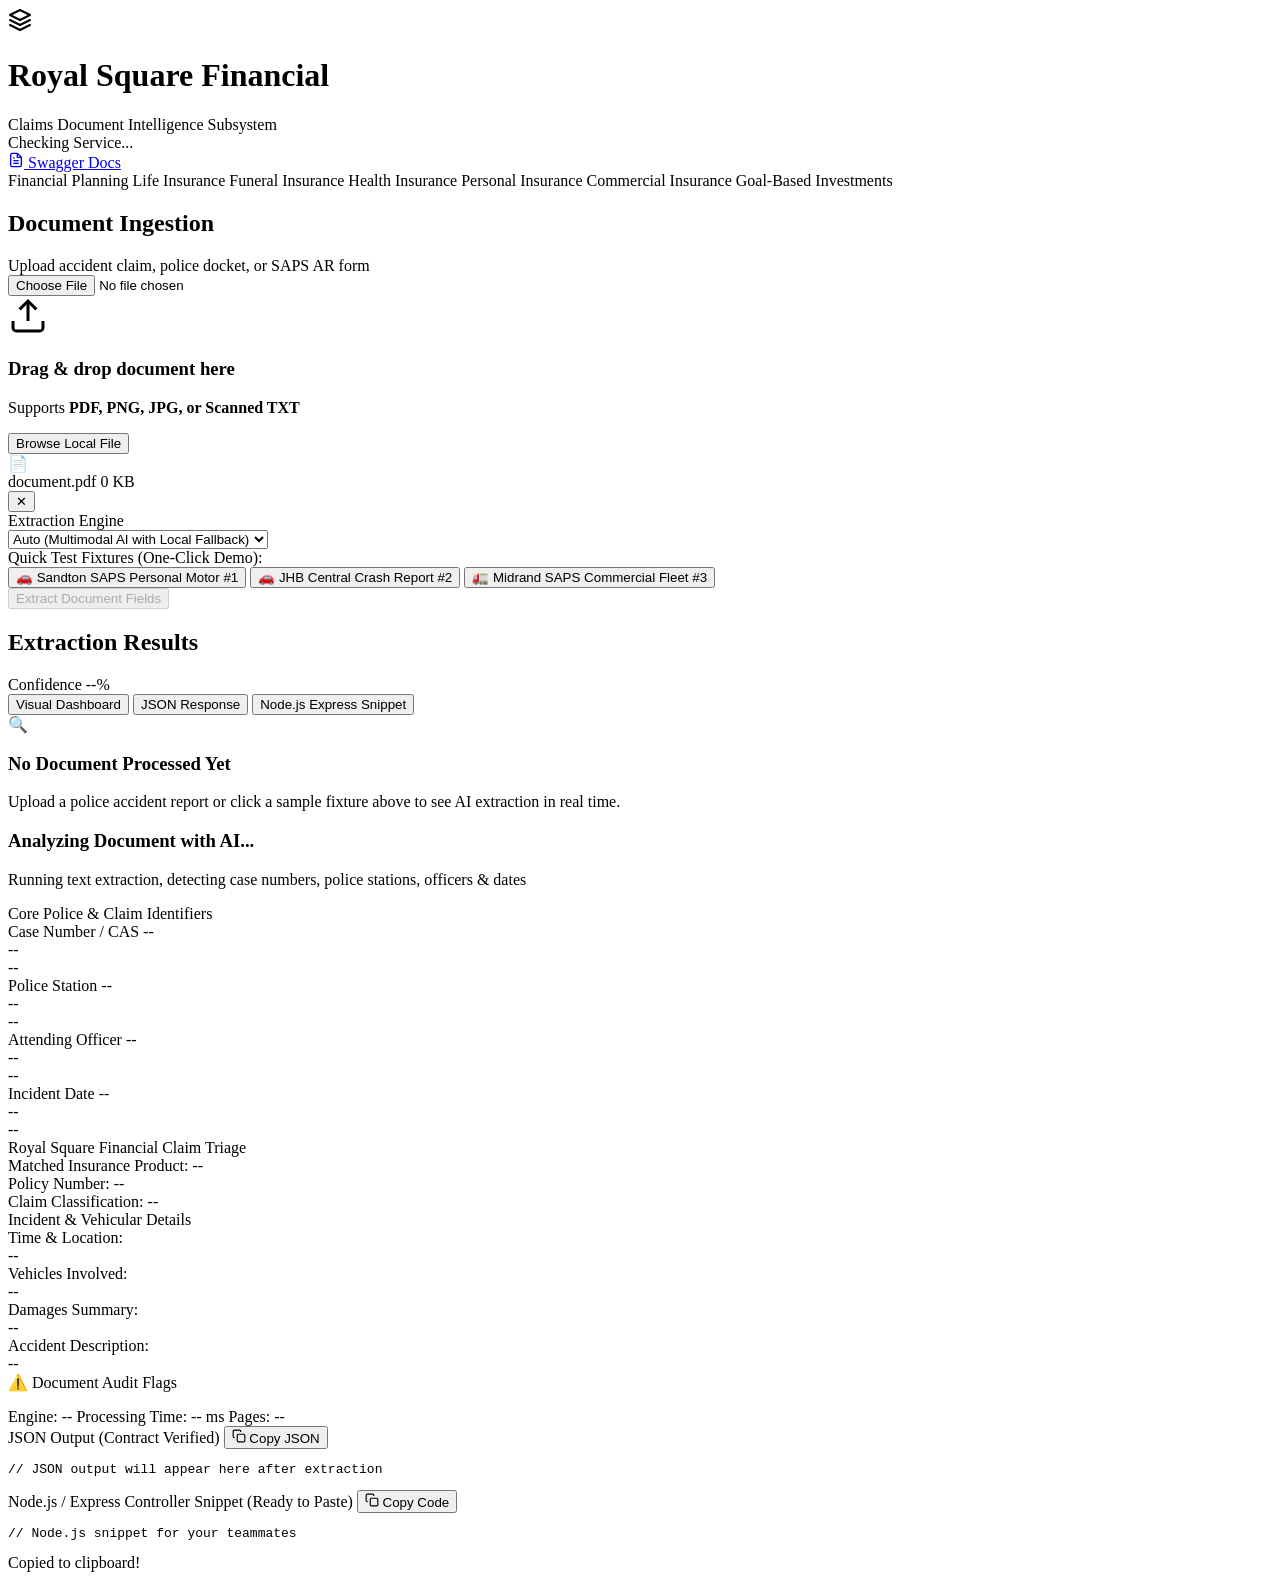
==== commit 608cfe3d: "Add files via upload" ====
--- a/index.html
+++ b/index.html
@@ -1,663 +1,281 @@
 <!DOCTYPE html>
 <html lang="en">
 <head>
-  <meta charset="UTF-8">
-  <meta name="viewport" content="width=device-width, initial-scale=1.0">
-  <title>Royal Square Financial</title>
-  <meta name="description" content="Royal Square Financial — secure access to financial services, requests and claims.">
-  <link rel="stylesheet" href="styles.css">
+  <meta charset="UTF-8" />
+  <meta name="viewport" content="width=device-width, initial-scale=1.0" />
+  <title>Royal Square Financial — AI Document Extractor</title>
+  <link rel="preconnect" href="https://fonts.googleapis.com">
+  <link rel="preconnect" href="https://fonts.gstatic.com" crossorigin>
+  <link href="https://fonts.googleapis.com/css2?family=Outfit:wght@300;400;500;600;700;800&family=JetBrains+Mono:wght@400;500;600&display=swap" rel="stylesheet">
+  <link rel="stylesheet" href="/static/style.css" />
 </head>
 <body>
-  <a href="#main-content" class="skip-link">Skip to main content</a>
-  <div id="sr-announcer" class="sr-only" aria-live="polite" aria-atomic="true"></div>
-
-  <!-- LOGIN -->
-  <section id="view-login" class="login-screen" aria-labelledby="loginHeading">
-    <div class="login-card">
-      <img src="assets/logo.svg" alt="Royal Square Financial" class="login-logo">
-      <h1 id="loginHeading" class="login-title">Welcome to Royal Square Financial</h1>
-      <p class="login-sub">Secure access to your financial services and requests.</p>
-
-      <div class="segmented" role="tablist" aria-label="Identification method">
-        <button type="button" id="idMethodSa" role="tab" aria-pressed="true">South African ID Number</button>
-        <button type="button" id="idMethodPassport" role="tab" aria-pressed="false">Passport Number</button>
+  <div class="app-container">
+    <!-- Header -->
+    <header class="navbar">
+      <div class="brand">
+        <div class="brand-logo">
+          <svg width="24" height="24" viewBox="0 0 24 24" fill="none" stroke="currentColor" stroke-width="2" stroke-linecap="round" stroke-linejoin="round">
+            <path d="M12 2L2 7l10 5 10-5-10-5zM2 17l10 5 10-5M2 12l10 5 10-5"/>
+          </svg>
+        </div>
+        <div class="brand-info">
+          <h1>Royal Square Financial</h1>
+          <span class="brand-badge">Claims Document Intelligence Subsystem</span>
+        </div>
       </div>
-
-      <form id="loginForm" novalidate>
-        <div id="saIdGroup" class="form-group">
-          <label for="loginSaId" class="form-label">South African ID Number</label>
-          <span class="form-hint">Enter your 13-digit ID number</span>
-          <input type="text" id="loginSaId" class="form-control" inputmode="numeric" maxlength="13" placeholder="8001015009087" autocomplete="off" aria-describedby="saIdError">
-          <p id="saIdError" class="field-error" role="alert">Please enter a valid 13-digit South African ID number. Use numbers only.</p>
-        </div>
-
-        <div id="passportGroup" class="form-group" hidden>
-          <label for="loginPassport" class="form-label">Passport Number</label>
-          <span class="form-hint">Enter your passport number</span>
-          <input type="text" id="loginPassport" class="form-control" maxlength="6" placeholder="AB1234" autocomplete="off" aria-describedby="passportError">
-          <p id="passportError" class="field-error" role="alert">Use 2 letters followed by 4 numbers, for example AB1234.</p>
-        </div>
-
-        <button type="submit" id="btnContinueLogin" class="btn btn-primary btn-block">Continue</button>
-      </form>
+      <div class="navbar-actions">
+        <div id="serviceStatus" class="status-indicator online">
+          <span class="status-dot"></span>
+          <span id="statusText">Checking Service...</span>
+        </div>
+        <a href="/docs" target="_blank" class="nav-btn api-btn">
+          <svg width="16" height="16" viewBox="0 0 24 24" fill="none" stroke="currentColor" stroke-width="2"><path d="M14 2H6a2 2 0 0 0-2 2v16a2 2 0 0 0 2 2h12a2 2 0 0 0 2-2V8z"></path><polyline points="14 2 14 8 20 8"></polyline><line x1="16" y1="13" x2="8" y2="13"></line><line x1="16" y1="17" x2="8" y2="17"></line><polyline points="10 9 9 9 8 9"></polyline></svg>
+          Swagger Docs
+        </a>
+      </div>
+    </header>
+
+    <!-- Royal Square Portfolio Banner -->
+    <div class="portfolio-banner">
+      <span class="portfolio-tag">Financial Planning</span>
+      <span class="portfolio-tag">Life Insurance</span>
+      <span class="portfolio-tag">Funeral Insurance</span>
+      <span class="portfolio-tag">Health Insurance</span>
+      <span class="portfolio-tag active">Personal Insurance</span>
+      <span class="portfolio-tag active">Commercial Insurance</span>
+      <span class="portfolio-tag">Goal-Based Investments</span>
     </div>
-  </section>
-
-  <!-- AUTHENTICATED APP -->
-  <div id="app-shell" class="app-shell" hidden>
-    <header class="site-header header-relative">
-      <div class="header-container">
-        <a href="#" id="brandLogoLink" class="brand-wrapper" aria-label="Royal Square Financial home">
-          <img src="assets/logo.svg" alt="" class="brand-logo">
-          <div>
-            <div class="brand-title">Royal Square Financial</div>
-            <p class="brand-subtitle">Client services</p>
-          </div>
-        </a>
-        <div class="header-tools">
-          <div id="networkBadge" class="network-badge online" role="status">
-            <span id="networkIcon" aria-hidden="true">●</span>
-            <span id="networkStatusText">Online</span>
-          </div>
-          <button type="button" id="btnVoiceMenu" class="icon-btn" aria-expanded="false" aria-controls="voicePanel">
-            🔊 Voice
-          </button>
-          <button type="button" id="btnUserAuth" class="icon-btn">
-            <span id="userAuthLabel">Account</span>
-          </button>
-        </div>
-      </div>
-
-      <div id="voicePanel" class="voice-panel" hidden>
-        <h3>Voice</h3>
-        <button type="button" class="voice-option selected" data-voice="1">
-          Voice 1
-          <small>Natural female voice</small>
+
+    <!-- Main Content -->
+    <main class="main-grid">
+      <!-- Left Column: Upload & Controls -->
+      <section class="panel upload-panel">
+        <div class="panel-header">
+          <h2>Document Ingestion</h2>
+          <span class="panel-desc">Upload accident claim, police docket, or SAPS AR form</span>
+        </div>
+
+        <!-- Dropzone -->
+        <div id="dropzone" class="dropzone" tabindex="0">
+          <input type="file" id="fileInput" accept=".pdf,.png,.jpg,.jpeg,.txt" />
+          <div class="dropzone-content">
+            <div class="drop-icon">
+              <svg width="40" height="40" viewBox="0 0 24 24" fill="none" stroke="currentColor" stroke-width="1.8">
+                <path d="M21 15v4a2 2 0 0 1-2 2H5a2 2 0 0 1-2-2v-4"/>
+                <polyline points="17 8 12 3 7 8"/>
+                <line x1="12" y1="3" x2="12" y2="15"/>
+              </svg>
+            </div>
+            <h3>Drag & drop document here</h3>
+            <p>Supports <strong>PDF, PNG, JPG, or Scanned TXT</strong></p>
+            <button type="button" id="browseBtn" class="secondary-btn">Browse Local File</button>
+          </div>
+        </div>
+
+        <!-- Selected File Banner -->
+        <div id="fileBanner" class="file-banner hidden">
+          <div class="file-icon">📄</div>
+          <div class="file-details">
+            <span id="fileName" class="file-name">document.pdf</span>
+            <span id="fileSize" class="file-size">0 KB</span>
+          </div>
+          <button id="clearFileBtn" class="icon-btn" title="Remove file">✕</button>
+        </div>
+
+        <!-- Engine & Options -->
+        <div class="control-group">
+          <label for="engineSelect">Extraction Engine</label>
+          <div class="select-wrapper">
+            <select id="engineSelect">
+              <option value="auto" selected>Auto (Multimodal AI with Local Fallback)</option>
+              <option value="gemini">Gemini Vision AI (API Key Required)</option>
+              <option value="local">Local Heuristic OCR & Pattern Parser</option>
+            </select>
+          </div>
+        </div>
+
+        <!-- Quick Samples for Hackathon Demo -->
+        <div class="quick-samples">
+          <label>Quick Test Fixtures (One-Click Demo):</label>
+          <div class="sample-buttons">
+            <button type="button" id="sample1Btn" class="sample-chip">
+              <span>🚗 Sandton SAPS Personal Motor #1</span>
+            </button>
+            <button type="button" id="sample2Btn" class="sample-chip">
+              <span>🚗 JHB Central Crash Report #2</span>
+            </button>
+            <button type="button" id="sample3Btn" class="sample-chip highlight-chip">
+              <span>🚛 Midrand SAPS Commercial Fleet #3</span>
+            </button>
+          </div>
+        </div>
+
+        <button id="extractBtn" class="primary-btn pulse-glow" disabled>
+          <span class="btn-text">Extract Document Fields</span>
+          <span class="spinner hidden"></span>
         </button>
-        <button type="button" class="voice-option" data-voice="2">
-          Voice 2
-          <small>Natural male voice</small>
-        </button>
-        <button type="button" class="voice-option" data-voice="3">
-          Voice 3
-          <small>Alternative female voice</small>
-        </button>
-        <button type="button" class="voice-option" data-voice="4">
-          Voice 4
-          <small>Alternative male voice</small>
-        </button>
-        <button type="button" id="btnReadAloud" class="btn btn-secondary btn-block btn-sm" style="margin-top: 0.65rem;">
-          🔊 Read Aloud
-        </button>
-      </div>
-
-      <nav class="site-nav" aria-label="Primary">
-        <div class="nav-inner">
-          <button type="button" class="nav-link" data-nav="home" aria-current="page">Home</button>
-          <button type="button" class="nav-link" data-nav="requests">My Requests</button>
-          <button type="button" class="nav-link" data-nav="goals">Goals</button>
-          <button type="button" class="nav-link" data-nav="messages">Messages</button>
-          <button type="button" class="nav-link" data-nav="settings">Settings</button>
-        </div>
-      </nav>
-    </header>
-
-    <div id="notificationsRegion" aria-live="assertive" role="region" aria-label="Alerts">
-      <div id="offlineNotice" class="notice-banner offline" style="display: none;">
-        <div class="notice-content">
-          <div>
-            <div class="notice-title">🟠 You're offline</div>
-            <div class="notice-body">You can still start a request. It will be saved on this device until you are back online.</div>
-          </div>
-        </div>
-      </div>
-      <div id="onlineSyncNotice" class="notice-banner online-sync" style="display: none;">
-        <div class="notice-content">
-          <div>
-            <div class="notice-title">🟢 Connection restored</div>
-            <div class="notice-body"><span id="pendingCount">1</span> request is ready to submit.</div>
-          </div>
-        </div>
-        <button id="btnSyncNow" class="btn btn-success btn-sm" type="button">Sync Request</button>
-      </div>
-    </div>
-
-    <main id="main-content" class="main-wrapper" tabindex="-1">
-
-      <section id="view-home" class="app-view">
-        <div class="home-block">
-          <h1 class="page-title">What needs my attention?</h1>
-          <p class="page-lead">We will tell you plainly if something needs a response. You do not need to know which form to use.</p>
-          <div class="attention-list">
-            <article class="attention-card action">
-              <div>
-                <div class="card-kicker">Action required</div>
-                <p class="card-copy">Upload missing police documentation for Claim #RS-1042.</p>
-              </div>
-              <button type="button" id="btnContinueClaim1042" class="btn btn-primary btn-sm">Continue</button>
-            </article>
-            <article class="attention-card upcoming">
-              <div>
-                <div class="card-kicker">Upcoming</div>
-                <p class="card-copy">Your annual financial review is due.</p>
-              </div>
-              <button type="button" id="btnScheduleReview" class="btn btn-secondary btn-sm">Schedule Review</button>
-            </article>
-            <article class="attention-card ok">
-              <div>
-                <div class="card-kicker">No action required</div>
-                <p class="card-copy">Your investment update has been received.</p>
-              </div>
-            </article>
-          </div>
-        </div>
-
-        <div class="home-block">
-          <h2 class="page-title">What would you like to report or do?</h2>
-          <p class="page-lead">Tell us what happened and we'll guide you through the next steps.</p>
-          <div class="request-grid">
-            <button type="button" class="request-card" data-request="accident">
-              <span class="request-mark" aria-hidden="true">🚗</span>
-              <span>
-                <h3>I had an accident</h3>
-                <p>Report a vehicle accident and start a claim.</p>
-              </span>
-            </button>
-            <button type="button" class="request-card" data-request="document">
-              <span class="request-mark" aria-hidden="true">📄</span>
-              <span>
-                <h3>I need a document</h3>
-                <p>Statements, policy documents or certificates.</p>
-              </span>
-            </button>
-            <button type="button" class="request-card" data-request="renewal">
-              <span class="request-mark" aria-hidden="true">🔄</span>
-              <span>
-                <h3>I need to renew something</h3>
-                <p>Insurance, policy or document renewals.</p>
-              </span>
-            </button>
-            <button type="button" class="request-card" data-request="details">
-              <span class="request-mark" aria-hidden="true">🏠</span>
-              <span>
-                <h3>I need to update my details</h3>
-                <p>Personal or contact information changes.</p>
-              </span>
-            </button>
-            <button type="button" class="request-card" data-request="beneficiary">
-              <span class="request-mark" aria-hidden="true">💔</span>
-              <span>
-                <h3>I need help with a death/beneficiary claim</h3>
-                <p>We will guide you through the relevant process.</p>
-              </span>
-            </button>
-            <button type="button" class="request-card" data-request="plan">
-              <span class="request-mark" aria-hidden="true">💰</span>
-              <span>
-                <h3>I need help with my financial plan</h3>
-                <p>Reviews, goals and planning requests.</p>
-              </span>
-            </button>
-            <button type="button" class="request-card" data-request="other">
-              <span class="request-mark" aria-hidden="true">❓</span>
-              <span>
-                <h3>Something else</h3>
-                <p>Describe what you need in your own words.</p>
-              </span>
-            </button>
-          </div>
-        </div>
       </section>
 
-      <section id="view-requests" class="app-view" hidden>
-        <h1 class="page-title">My Requests</h1>
-        <p class="page-lead">Track accident reports and other requests you have started.</p>
-        <div id="claimsList" class="claim-card-list"></div>
-      </section>
-
-      <section id="view-goals" class="app-view" hidden>
-        <h1 class="page-title">Goals</h1>
-        <p class="page-lead">Your adviser can help you review these when you ask for a financial-plan conversation.</p>
-        <div class="panel" style="margin-top: 0.85rem;">
-          <h2 class="section-title">Retirement savings</h2>
-          <p class="section-subtitle">On track for your 2026 review. No action needed this week.</p>
-        </div>
-        <div class="panel" style="margin-top: 0.65rem;">
-          <h2 class="section-title">Emergency fund</h2>
-          <p class="section-subtitle">You asked to revisit this after your next salary date.</p>
-        </div>
-      </section>
-
-      <section id="view-messages" class="app-view" hidden>
-        <h1 class="page-title">Messages</h1>
-        <p class="page-lead">Short updates from Royal Square. We will also SMS or WhatsApp you if you miss something important.</p>
-        <article class="claim-card" style="margin-top: 0.85rem;">
-          <div>
-            <div class="claim-ref-number">Claim #RS-1042</div>
-            <p class="section-subtitle">Please upload the police document so assessment can continue.</p>
-          </div>
-        </article>
-        <article class="claim-card">
-          <div>
-            <div class="claim-ref-number">Investment update</div>
-            <p class="section-subtitle">Your latest statement has been received. No action required.</p>
-          </div>
-        </article>
-      </section>
-
-      <section id="view-settings" class="app-view" hidden>
-        <h1 class="sr-only">Settings</h1>
-        <div class="settings-layout">
-          <section class="settings-section" aria-labelledby="setAccount">
-            <h3 id="setAccount">Account</h3>
-            <div class="review-row">
-              <div class="review-key">Identification method</div>
-              <div class="review-val" id="settingsIdMethod">South African ID Number</div>
-            </div>
-            <div class="review-row">
-              <div class="review-key">Contact information</div>
-              <div class="review-val" id="settingsContact">082 555 0192 · nokuthula@example.co.za</div>
-            </div>
-            <div style="margin-top: 0.75rem;">
-              <button type="button" id="btnSignOut" class="btn btn-secondary">Sign out</button>
-            </div>
-          </section>
-
-          <section class="settings-section" aria-labelledby="setA11y">
-            <h3 id="setA11y">Accessibility</h3>
-            <div class="toggle-switch-row">
-              <span class="switch-label">Read Aloud on important instructions</span>
-              <label class="switch">
-                <input type="checkbox" id="toggleReadAloudPref">
-                <span class="slider"></span>
-              </label>
-            </div>
-            <div class="form-group" style="margin-top: 0.7rem;">
-              <label for="settingsVoiceSelect" class="form-label">Voice selection</label>
-              <select id="settingsVoiceSelect" class="settings-select">
-                <option value="1">Voice 1 — Natural female voice</option>
-                <option value="2">Voice 2 — Natural male voice</option>
-                <option value="3">Voice 3 — Alternative female voice</option>
-                <option value="4">Voice 4 — Alternative male voice</option>
-              </select>
-            </div>
-            <p class="form-label">Text size</p>
-            <div class="choice-group">
-              <button type="button" class="btn-choice text-size-btn" data-size="normal">Normal</button>
-              <button type="button" class="btn-choice text-size-btn" data-size="large">Large</button>
-              <button type="button" class="btn-choice text-size-btn" data-size="xlarge">Extra large</button>
-            </div>
-            <div class="toggle-switch-row">
-              <span class="switch-label">High contrast mode</span>
-              <label class="switch">
-                <input type="checkbox" id="toggleContrastInput">
-                <span class="slider"></span>
-              </label>
-            </div>
-          </section>
-
-          <section class="settings-section" aria-labelledby="setLang">
-            <h3 id="setLang">Language</h3>
-            <label for="langSelect" class="form-label">Preferred language</label>
-            <select id="langSelect" class="lang-select">
-              <option value="en">English</option>
-              <option value="xh">isiXhosa</option>
-              <option value="zu">isiZulu</option>
-              <option value="af">Afrikaans</option>
-              <option value="st">Sesotho</option>
-              <option value="tn">Setswana</option>
-            </select>
-          </section>
-
-          <section class="settings-section" aria-labelledby="setNotes">
-            <h3 id="setNotes">Notifications</h3>
-            <div class="toggle-switch-row">
-              <span class="switch-label">SMS notifications</span>
-              <label class="switch"><input type="checkbox" id="toggleSms" checked><span class="slider"></span></label>
-            </div>
-            <div class="toggle-switch-row">
-              <span class="switch-label">WhatsApp notifications</span>
-              <label class="switch"><input type="checkbox" id="toggleWhatsApp"><span class="slider"></span></label>
-            </div>
-            <div class="toggle-switch-row">
-              <span class="switch-label">Email notifications</span>
-              <label class="switch"><input type="checkbox" id="toggleEmail" checked><span class="slider"></span></label>
-            </div>
-          </section>
-
-          <section class="settings-section" aria-labelledby="setPrivacy">
-            <h3 id="setPrivacy">Privacy &amp; Security</h3>
-            <p class="section-subtitle">We use your information only to process the request you start. You can withdraw consent at any time by signing out or contacting us.</p>
-            <div class="toggle-switch-row">
-              <span class="switch-label">Consent to process request documents</span>
-              <label class="switch"><input type="checkbox" id="toggleConsent" checked><span class="slider"></span></label>
-            </div>
-            <p class="section-subtitle" style="margin-top: 0.65rem;">Security: this prototype stores information on this device until it is submitted.</p>
-            <div class="toggle-switch-row">
-              <span class="switch-label">Work offline (demo)</span>
-              <label class="switch"><input type="checkbox" id="toggleOfflineSim"><span class="slider"></span></label>
-            </div>
-          </section>
-        </div>
-      </section>
-
-      <section id="view-generic" class="app-view" hidden>
-        <h1 id="genericTitle" class="page-title">Start a request</h1>
-        <p id="genericLead" class="page-lead">Tell us what you need. We will route this to the right team.</p>
-        <form id="genericForm" class="panel" style="margin-top: 0.9rem;" novalidate>
-          <div class="form-group">
-            <label for="genericDetail" class="form-label">What do you need?</label>
-            <textarea id="genericDetail" class="form-control" rows="4" required></textarea>
-          </div>
-          <div class="form-nav-row">
-            <button type="button" id="btnGenericCancel" class="btn btn-secondary">Back to home</button>
-            <button type="submit" class="btn btn-primary">Submit request</button>
-          </div>
-        </form>
-      </section>
-
-      <section id="view-report" class="app-view" hidden aria-labelledby="reportFlowHeading">
-        <h1 id="reportFlowHeading" class="sr-only">Accident reporting</h1>
-
-        <nav class="progress-container" aria-label="Claim progress">
-          <ol class="progress-steps">
-            <li id="pStep1" class="progress-step-item active" aria-current="step">
-              <div class="step-circle">1</div>
-              <span class="step-label">What happened</span>
-            </li>
-            <li id="pStep2" class="progress-step-item">
-              <div class="step-circle">2</div>
-              <span class="step-label">Documents</span>
-            </li>
-            <li id="pStep3" class="progress-step-item">
-              <div class="step-circle">3</div>
-              <span class="step-label">Review</span>
-            </li>
-            <li id="pStep4" class="progress-step-item">
-              <div class="step-circle">4</div>
-              <span class="step-label">Status</span>
-            </li>
-          </ol>
-        </nav>
-
-        <aside class="guidance-card">
-          <div class="guidance-header">
-            <strong style="font-size: 0.8125rem;">This step</strong>
-            <button id="btnReadGuidance" class="btn btn-secondary btn-sm" type="button">🔊 Read Aloud</button>
-          </div>
-          <div class="guidance-q" data-i18n="whatNext">What do I need to do next?</div>
-          <div id="guideNext" class="guidance-a">Answer the questions below, then continue.</div>
-        </aside>
-
-        <section id="step-1" class="panel" aria-labelledby="step1Title">
-          <h2 id="step1Title" class="section-title">Step 1 — Tell us what happened</h2>
-          <form id="formStep1" novalidate>
-            <div class="form-row two">
-              <div class="form-group">
-                <label for="inputDate" class="form-label">Date</label>
-                <input type="date" id="inputDate" class="form-control" required>
-              </div>
-              <div class="form-group">
-                <label for="inputTime" class="form-label">Approximate time</label>
-                <input type="time" id="inputTime" class="form-control">
-              </div>
-            </div>
-            <div class="form-group">
-              <label for="inputLocation" class="form-label">Location</label>
-              <input type="text" id="inputLocation" class="form-control" placeholder="Street, suburb or landmark">
-            </div>
-            <div class="form-group">
-              <label for="inputVehicleReg" class="form-label">Vehicle registration</label>
-              <input type="text" id="inputVehicleReg" class="form-control" placeholder="e.g. CA 145-987">
-            </div>
-            <div class="form-group">
-              <label for="inputDescription" class="form-label">Short description</label>
-              <textarea id="inputDescription" class="form-control" rows="3" placeholder="In your own words, what happened?"></textarea>
-            </div>
-            <div class="form-nav-row">
-              <button type="button" id="btnStep1Cancel" class="btn btn-secondary">Back to home</button>
-              <button type="submit" class="btn btn-primary">Continue</button>
-            </div>
-          </form>
-        </section>
-
-        <section id="step-2" class="panel" hidden aria-labelledby="step2Title">
-          <h2 id="step2Title" class="section-title">Step 2 — Provide supporting documents</h2>
-          <p class="section-subtitle" style="margin-bottom: 0.9rem;">Upload what you have now. You can add more later.</p>
-
-          <div class="doc-upload-card" id="cardDocPolice">
-            <div class="doc-card-header">
-              <div>
-                <h3 class="doc-card-title">Police documentation</h3>
-                <p class="doc-card-desc">Case document or SAPS report.</p>
-              </div>
-              <span class="status-pill action-needed" id="badgePolice">Still needed</span>
-            </div>
-            <div class="doc-actions-row">
-              <input type="file" id="filePolice" accept="image/*,application/pdf" class="file-input-hidden">
-              <button type="button" class="btn btn-primary btn-sm" id="btnUploadPolice">Upload</button>
-              <button type="button" id="btnSamplePolice" class="btn btn-secondary btn-sm">Use sample</button>
-            </div>
-            <div id="previewPolice" class="doc-preview-box" hidden>
-              <div class="doc-thumb" style="background:#f3f3f3;display:grid;place-items:center;">PDF</div>
-              <div class="doc-meta">
-                <div class="doc-name" id="fileNamePolice">police_report.pdf</div>
-                <div class="doc-status-badge">Saved on this device</div>
-              </div>
-              <button type="button" id="btnRemovePolice" class="btn btn-secondary btn-sm">Remove</button>
-            </div>
-          </div>
-
-          <div class="doc-upload-card" id="cardDocDamage">
-            <div class="doc-card-header">
-              <div>
-                <h3 class="doc-card-title">Photos</h3>
-                <p class="doc-card-desc">Damage, scene or vehicle photos.</p>
-              </div>
-              <span class="status-pill action-needed" id="badgeDamage">Still needed</span>
-            </div>
-            <div class="doc-actions-row">
-              <input type="file" id="fileDamage" accept="image/*" class="file-input-hidden">
-              <button type="button" class="btn btn-primary btn-sm" id="btnUploadDamage">Upload</button>
-              <button type="button" id="btnSampleDamage" class="btn btn-secondary btn-sm">Use sample</button>
-            </div>
-            <div id="scanBoxDamage" class="scan-progress-box" hidden>
-              <div class="scan-status-text" id="scanTextDamage">Uploading…</div>
-              <div class="progress-bar-track"><div class="progress-bar-fill" id="scanFillDamage"></div></div>
-            </div>
-            <div id="previewDamage" class="doc-preview-box" hidden>
-              <img id="imgPreviewDamage" src="assets/damage_sample.jpg" alt="Vehicle damage" class="doc-thumb">
-              <div class="doc-meta">
-                <div class="doc-name" id="fileNameDamage">vehicle_damage.jpg</div>
-                <div class="doc-status-badge">Saved on this device</div>
-              </div>
-              <button type="button" id="btnRemoveDamage" class="btn btn-secondary btn-sm">Remove</button>
-            </div>
-          </div>
-
-          <div class="doc-upload-card" id="cardDocLicense">
-            <div class="doc-card-header">
-              <div>
-                <h3 class="doc-card-title">Vehicle documents</h3>
-                <p class="doc-card-desc">Licence disc, registration or licence card.</p>
-              </div>
-              <span class="status-pill review" id="badgeLicense">Optional</span>
-            </div>
-            <div class="doc-actions-row">
-              <input type="file" id="fileLicense" accept="image/*" class="file-input-hidden">
-              <button type="button" class="btn btn-secondary btn-sm" id="btnUploadLicense">Upload</button>
-              <button type="button" id="btnSampleLicense" class="btn btn-secondary btn-sm">Use sample</button>
-            </div>
-            <div id="scanBoxLicense" class="scan-progress-box" hidden>
-              <div class="scan-status-text" id="scanTextLicense">Uploading…</div>
-              <div class="progress-bar-track"><div class="progress-bar-fill" id="scanFillLicense"></div></div>
-            </div>
-            <div id="previewLicense" class="doc-preview-box" hidden>
-              <div class="doc-thumb" style="background:#f3f3f3;display:grid;place-items:center;">DOC</div>
-              <div class="doc-meta">
-                <div class="doc-name" id="fileNameLicense">vehicle_licence.jpg</div>
-                <div class="doc-status-badge">Saved on this device</div>
-              </div>
-              <button type="button" id="btnRemoveLicense" class="btn btn-secondary btn-sm">Remove</button>
-            </div>
-          </div>
-
-          <div class="doc-upload-card" id="cardDocOther">
-            <div class="doc-card-header">
-              <div>
-                <h3 class="doc-card-title">Other supporting evidence</h3>
-                <p class="doc-card-desc">Anything else that helps explain what happened.</p>
-              </div>
-            </div>
-            <div class="doc-actions-row">
-              <input type="file" id="fileOther" accept="image/*,application/pdf" class="file-input-hidden">
-              <button type="button" class="btn btn-secondary btn-sm" id="btnUploadOther">Upload</button>
-            </div>
-            <div id="previewOther" class="doc-preview-box" hidden>
-              <div class="doc-meta">
-                <div class="doc-name" id="fileNameOther">supporting_file</div>
-                <div class="doc-status-badge">Saved on this device</div>
-              </div>
-              <button type="button" id="btnRemoveOther" class="btn btn-secondary btn-sm">Remove</button>
-            </div>
-          </div>
-
-          <div class="form-nav-row">
-            <button type="button" id="btnStep2Back" class="btn btn-secondary">Back</button>
-            <button type="button" id="btnStep2Next" class="btn btn-primary">Continue</button>
-          </div>
-        </section>
-
-        <section id="step-3" class="panel" hidden aria-labelledby="step3Title">
-          <h2 id="step3Title" class="section-title">Step 3 — Review information</h2>
-          <p class="section-subtitle" style="margin-bottom: 0.85rem;">Correct anything that does not look right before you submit.</p>
-
-          <div class="review-card">
-            <div class="detected-flag">✓ Information detected</div>
-            <div class="review-row">
-              <div class="review-key">SAPS Case Number</div>
-              <div class="review-val"><input type="text" id="revCaseNumber" class="form-control" value="482/09/2026"></div>
-            </div>
-            <div class="review-row">
-              <div class="review-key">Police Station</div>
-              <div class="review-val"><input type="text" id="revStation" class="form-control" value="Cape Town Central"></div>
-            </div>
-            <div class="review-row">
-              <div class="review-key">Investigating Officer</div>
-              <div class="review-val"><input type="text" id="revOfficer" class="form-control" value="Sgt. Dlamini"></div>
-            </div>
-          </div>
-
-          <div class="review-card">
-            <div class="review-card-header">
-              <h3 class="review-card-title">Accident details</h3>
-              <button type="button" id="btnEditStep1" class="btn btn-secondary btn-sm">Edit</button>
-            </div>
-            <div class="review-row"><div class="review-key">Date</div><div class="review-val" id="revDate">-</div></div>
-            <div class="review-row"><div class="review-key">Time</div><div class="review-val" id="revTime">-</div></div>
-            <div class="review-row"><div class="review-key">Location</div><div class="review-val" id="revLocation">-</div></div>
-            <div class="review-row"><div class="review-key">Vehicle registration</div><div class="review-val" id="revVehicle">-</div></div>
-            <div class="review-row"><div class="review-key">Description</div><div class="review-val" id="revDescription">-</div></div>
-          </div>
-
-          <div class="review-card">
-            <div class="review-card-header">
-              <h3 class="review-card-title">Documents</h3>
-              <button type="button" id="btnEditStep2" class="btn btn-secondary btn-sm">Edit</button>
-            </div>
-            <div class="review-row"><div class="review-key">Police documentation</div><div class="review-val" id="revDocPolice">Not uploaded</div></div>
-            <div class="review-row"><div class="review-key">Photos</div><div class="review-val" id="revDocDamage">Not uploaded</div></div>
-            <div class="review-row"><div class="review-key">Vehicle documents</div><div class="review-val" id="revDocLicense">None provided</div></div>
-            <div class="review-row"><div class="review-key">Other evidence</div><div class="review-val" id="revDocOther">None provided</div></div>
-          </div>
-
-          <div class="form-nav-row">
-            <button type="button" id="btnStep3Back" class="btn btn-secondary">Back</button>
-            <button type="button" id="btnSubmitClaim" class="btn btn-primary">Submit request</button>
-          </div>
-        </section>
-
-        <section id="step-4" class="panel confirmation-card" hidden aria-labelledby="step4Title">
-          <h2 id="step4Title" class="section-title">Claim status</h2>
-          <div class="ref-code-box">
-            <div class="form-hint">Claim number</div>
-            <div id="confirmedRefCode" class="ref-code">RS-1042</div>
-            <div id="confirmedOfflineBadge" class="status-pill waiting-sync" hidden>Saved on this device</div>
-          </div>
-          <div class="status-track" aria-label="Claim progress">
-            <span id="stSubmitted" class="current">Submitted</span>
-            <span id="stAssessment">Assessment</span>
-            <span id="stAuth">Awaiting Authorisation</span>
-            <span id="stDone">Completed</span>
-          </div>
-          <h3 class="section-title">What happens next?</h3>
-          <div class="timeline-list">
-            <div class="timeline-item">
-              <div class="timeline-step-num">1</div>
-              <div>
-                <strong>We have your report</strong>
-                <p class="section-subtitle">Your information is stored securely. If you were offline, it stays on this device until we can submit it.</p>
-              </div>
-            </div>
-            <div class="timeline-item">
-              <div class="timeline-step-num">2</div>
-              <div>
-                <strong>Assessment</strong>
-                <p class="section-subtitle">A claims administrator checks the documents. You will hear from us if anything is missing.</p>
-              </div>
-            </div>
-            <div class="timeline-item">
-              <div class="timeline-step-num">3</div>
-              <div>
-                <strong>Authorisation if needed</strong>
-                <p class="section-subtitle">An adviser steps in only when a human decision is required.</p>
-              </div>
-            </div>
-          </div>
-          <div class="form-nav-row">
-            <button type="button" id="btnFinishReturnHome" class="btn btn-secondary">Return to home</button>
-            <button type="button" id="btnPrintSummary" class="btn btn-primary">Save or print summary</button>
-          </div>
-        </section>
+      <!-- Right Column: Extraction Results & JSON -->
+      <section class="panel results-panel">
+        <div class="panel-header">
+          <div class="results-title-group">
+            <h2>Extraction Results</h2>
+            <div id="confidenceGauge" class="confidence-gauge hidden">
+              <span class="gauge-label">Confidence</span>
+              <span id="overallScore" class="gauge-value">--%</span>
+            </div>
+          </div>
+          <div class="tab-buttons">
+            <button id="tabSummary" class="tab-btn active">Visual Dashboard</button>
+            <button id="tabJson" class="tab-btn">JSON Response</button>
+            <button id="tabIntegration" class="tab-btn">Node.js Express Snippet</button>
+          </div>
+        </div>
+
+        <!-- Empty State -->
+        <div id="emptyState" class="empty-state">
+          <div class="empty-icon">🔍</div>
+          <h3>No Document Processed Yet</h3>
+          <p>Upload a police accident report or click a sample fixture above to see AI extraction in real time.</p>
+        </div>
+
+        <!-- Loading State -->
+        <div id="loadingState" class="loading-state hidden">
+          <div class="radar-spinner"></div>
+          <h3>Analyzing Document with AI...</h3>
+          <p id="loadingMsg">Running text extraction, detecting case numbers, police stations, officers & dates</p>
+        </div>
+
+        <!-- Tab 1: Visual Dashboard -->
+        <div id="dashboardView" class="dashboard-view hidden">
+          <!-- Primary 4 Core Fields requested -->
+          <div class="section-label">Core Police & Claim Identifiers</div>
+          <div class="core-grid">
+            <!-- 1. Case Number -->
+            <div class="field-card primary-card">
+              <div class="field-card-header">
+                <span class="field-label">Case Number / CAS</span>
+                <span id="caseConf" class="conf-pill">--</span>
+              </div>
+              <div id="caseValue" class="field-value">--</div>
+              <div id="caseSource" class="field-snippet">--</div>
+            </div>
+
+            <!-- 2. Police Station -->
+            <div class="field-card primary-card">
+              <div class="field-card-header">
+                <span class="field-label">Police Station</span>
+                <span id="stationConf" class="conf-pill">--</span>
+              </div>
+              <div id="stationValue" class="field-value">--</div>
+              <div id="stationSource" class="field-snippet">--</div>
+            </div>
+
+            <!-- 3. Officer Name -->
+            <div class="field-card primary-card">
+              <div class="field-card-header">
+                <span class="field-label">Attending Officer</span>
+                <span id="officerConf" class="conf-pill">--</span>
+              </div>
+              <div id="officerValue" class="field-value">--</div>
+              <div id="officerSource" class="field-snippet">--</div>
+            </div>
+
+            <!-- 4. Incident Date -->
+            <div class="field-card primary-card">
+              <div class="field-card-header">
+                <span class="field-label">Incident Date</span>
+                <span id="dateConf" class="conf-pill">--</span>
+              </div>
+              <div id="dateValue" class="field-value">--</div>
+              <div id="dateSource" class="field-snippet">--</div>
+            </div>
+          </div>
+
+          <!-- Royal Square Insurance Matching -->
+          <div class="section-label">Royal Square Financial Claim Triage</div>
+          <div class="insurance-triage-card">
+            <div class="triage-item">
+              <span class="triage-label">Matched Insurance Product:</span>
+              <span id="insuranceCategoryValue" class="triage-badge product-badge">--</span>
+            </div>
+            <div class="triage-item">
+              <span class="triage-label">Policy Number:</span>
+              <span id="policyValue" class="triage-badge policy-badge">--</span>
+            </div>
+            <div class="triage-item">
+              <span class="triage-label">Claim Classification:</span>
+              <span id="claimTypeValue" class="triage-val">--</span>
+            </div>
+          </div>
+
+          <!-- Secondary Context Fields -->
+          <div class="section-label">Incident & Vehicular Details</div>
+          <div class="secondary-grid">
+            <div class="sub-card">
+              <span class="sub-label">Time & Location:</span>
+              <div id="timeLocValue" class="sub-val">--</div>
+            </div>
+            <div class="sub-card">
+              <span class="sub-label">Vehicles Involved:</span>
+              <div id="vehiclesValue" class="sub-val">--</div>
+            </div>
+            <div class="sub-card full-width">
+              <span class="sub-label">Damages Summary:</span>
+              <div id="damagesValue" class="sub-val">--</div>
+            </div>
+            <div class="sub-card full-width">
+              <span class="sub-label">Accident Description:</span>
+              <div id="descValue" class="sub-val">--</div>
+            </div>
+          </div>
+
+          <!-- Warnings / Audit Box -->
+          <div id="warningsBox" class="warnings-box hidden">
+            <div class="warning-title">⚠️ Document Audit Flags</div>
+            <ul id="warningsList"></ul>
+          </div>
+
+          <!-- Processing Meta Footer -->
+          <div class="meta-footer">
+            <span id="metaEngine">Engine: --</span>
+            <span id="metaTime">Processing Time: -- ms</span>
+            <span id="metaPages">Pages: --</span>
+          </div>
+        </div>
+
+        <!-- Tab 2: Raw JSON View -->
+        <div id="jsonView" class="json-view hidden">
+          <div class="code-toolbar">
+            <span class="code-lang">JSON Output (Contract Verified)</span>
+            <button id="copyJsonBtn" class="copy-btn">
+              <svg width="14" height="14" viewBox="0 0 24 24" fill="none" stroke="currentColor" stroke-width="2"><rect x="9" y="9" width="13" height="13" rx="2" ry="2"></rect><path d="M5 15H4a2 2 0 0 1-2-2V4a2 2 0 0 1 2-2h9a2 2 0 0 1 2 2v1"></path></svg>
+              Copy JSON
+            </button>
+          </div>
+          <pre><code id="jsonContent">// JSON output will appear here after extraction</code></pre>
+        </div>
+
+        <!-- Tab 3: Node.js Integration Snippet -->
+        <div id="integrationView" class="integration-view hidden">
+          <div class="code-toolbar">
+            <span class="code-lang">Node.js / Express Controller Snippet (Ready to Paste)</span>
+            <button id="copyCodeBtn" class="copy-btn">
+              <svg width="14" height="14" viewBox="0 0 24 24" fill="none" stroke="currentColor" stroke-width="2"><rect x="9" y="9" width="13" height="13" rx="2" ry="2"></rect><path d="M5 15H4a2 2 0 0 1-2-2V4a2 2 0 0 1 2-2h9a2 2 0 0 1 2 2v1"></path></svg>
+              Copy Code
+            </button>
+          </div>
+          <pre><code id="integrationCode">// Node.js snippet for your teammates</code></pre>
+        </div>
       </section>
     </main>
 
-    <footer class="site-footer">
-      <div class="footer-inner">
-        <div>
-          <p class="footer-brand">Royal Square Financial</p>
-          <p>Tell us what happened. We will guide the next step.</p>
-        </div>
-        <div>
-          <p>Roadside assistance: <button type="button" id="btnEmergencyCallFooter" class="emergency-btn-trigger">0800 00 1234</button></p>
-        </div>
-      </div>
-    </footer>
+    <!-- Toast Notification -->
+    <div id="toast" class="toast hidden">Copied to clipboard!</div>
   </div>
 
-  <div id="callConfirmModal" class="modal-backdrop" role="dialog" aria-modal="true" aria-labelledby="callModalTitle">
-    <div class="modal-card">
-      <div class="modal-header">
-        <h2 id="callModalTitle" class="modal-title">Call roadside assistance?</h2>
-        <button type="button" class="modal-close-btn" id="btnCloseCallConfirm" aria-label="Close">✕</button>
-      </div>
-      <p class="modal-body">This will open a call to 0800 00 1234. Use this if you need a tow or you are not safe to stay with the vehicle.</p>
-      <div style="display:flex;gap:0.5rem;justify-content:flex-end;flex-wrap:wrap;">
-        <button type="button" id="btnCancelCall" class="btn btn-secondary">Cancel</button>
-        <a href="tel:0800001234" id="btnProceedCall" class="btn btn-primary">Call 0800 00 1234</a>
-      </div>
-    </div>
-  </div>
-
-  <div id="errorModal" class="modal-backdrop" role="dialog" aria-modal="true" aria-labelledby="modalErrorTitle">
-    <div class="modal-card">
-      <h2 id="modalErrorTitle" class="modal-title">Something went wrong</h2>
-      <p id="modalErrorDesc" class="modal-body">Your information has been saved on this device. Please try again, or call us if you need help now.</p>
-      <button type="button" id="btnCloseModal" class="btn btn-primary">Close</button>
-    </div>
-  </div>
-
-  <script src="i18n.js"></script>
-  <script src="app.js"></script>
+  <script src="/static/app.js"></script>
 </body>
 </html>
